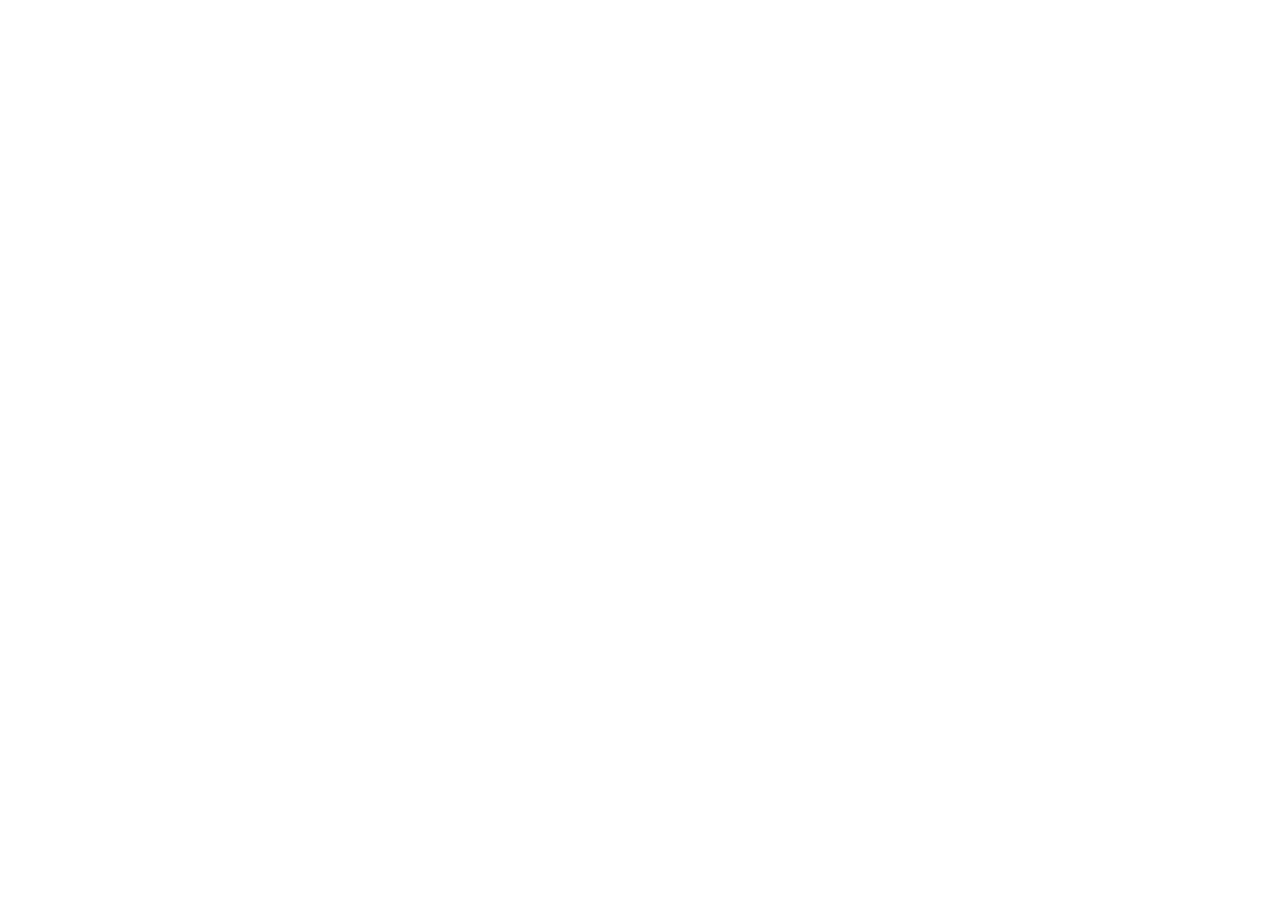
==== index.html @ 7e9caa97 "Add files via upload" ====
<!DOCTYPE html>
<html lang="tr">
<head>
  <meta charset="utf-8" />
  <meta name="viewport" content="width=device-width, initial-scale=1, viewport-fit=cover" />
  <title>Zimmet Yönetimi — IT Asset</title>
  <link rel="stylesheet" href="css/app.css" />
</head>
<body>
  <div id="root"></div>
  <script src="js/data.js"></script>
  <script src="js/app.js"></script>
</body>
</html>
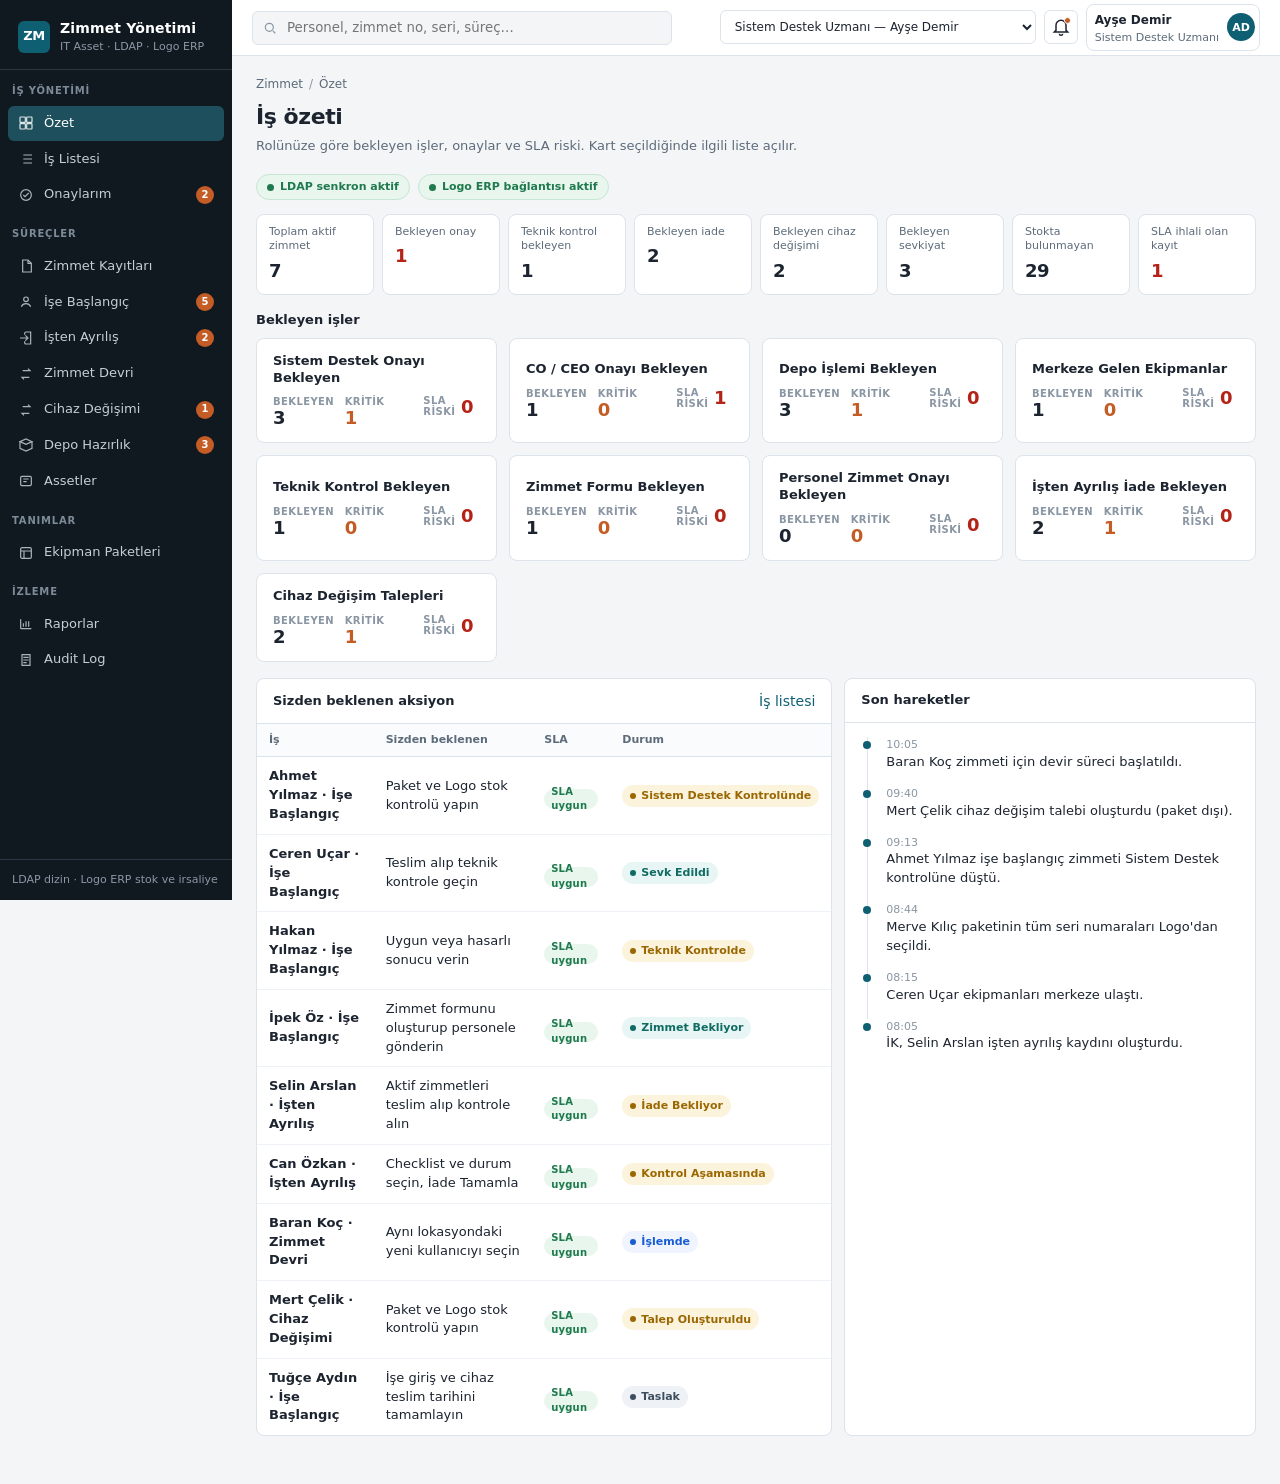
==== commit 55179d69: "Update index.html" ====
--- a/index.html
+++ b/index.html
@@ -4,11 +4,11 @@
   <meta charset="utf-8" />
   <meta name="viewport" content="width=device-width, initial-scale=1, viewport-fit=cover" />
   <title>Zimmet Yönetimi — IT Asset</title>
-  <link rel="stylesheet" href="css/app.css" />
+  <link rel="stylesheet" href="app.css" />
 </head>
 <body>
   <div id="root"></div>
-  <script src="js/data.js"></script>
-  <script src="js/app.js"></script>
+  <script src="data.js"></script>
+  <script src="app.js"></script>
 </body>
 </html>
--- a/app.css
+++ b/app.css
@@ -0,0 +1,1060 @@
+:root {
+  --navy: #101820;
+  --navy-2: #18232e;
+  --navy-3: #243140;
+  --ink: #1c2430;
+  --muted: #5d6b7a;
+  --faint: #8a96a3;
+  --line: #dce3ea;
+  --line-2: #eef2f6;
+  --paper: #f3f5f7;
+  --surface: #ffffff;
+  --primary: #0f5f73;
+  --primary-2: #147a92;
+  --primary-soft: #e6f3f6;
+  --accent: #c45c26;
+  --ok: #1f7a4d;
+  --ok-bg: #e8f6ee;
+  --warn: #9a6700;
+  --warn-bg: #fbf3dc;
+  --danger: #b42318;
+  --danger-bg: #fdecec;
+  --info: #175cd3;
+  --info-bg: #eff4ff;
+  --purple: #6941c6;
+  --purple-bg: #f4ebff;
+  --sidebar-w: 232px;
+  --header-h: 56px;
+  --radius: 8px;
+  --font: "IBM Plex Sans", "Segoe UI", system-ui, sans-serif;
+  --mono: "IBM Plex Mono", ui-monospace, monospace;
+}
+
+* { box-sizing: border-box; }
+html, body { height: 100%; }
+body {
+  margin: 0;
+  font-family: var(--font);
+  color: var(--ink);
+  background: var(--paper);
+  font-size: 14px;
+  line-height: 1.45;
+}
+
+button, input, select, textarea { font-family: inherit; }
+button { cursor: pointer; }
+a { color: var(--primary); text-decoration: none; }
+a:hover { text-decoration: underline; }
+
+.app {
+  display: grid;
+  grid-template-columns: var(--sidebar-w) 1fr;
+  min-height: 100%;
+}
+
+.sidebar {
+  background: var(--navy);
+  color: #d7dee6;
+  display: flex;
+  flex-direction: column;
+  position: sticky;
+  top: 0;
+  height: 100vh;
+  overflow: auto;
+}
+.brand {
+  padding: 18px 18px 14px;
+  border-bottom: 1px solid #2a3644;
+  display: flex;
+  gap: 10px;
+  align-items: center;
+}
+.brand-mark {
+  width: 32px; height: 32px;
+  background: var(--primary);
+  color: #fff;
+  display: grid; place-items: center;
+  border-radius: 6px;
+  font-weight: 700;
+  font-size: 13px;
+  letter-spacing: -0.04em;
+}
+.brand h1 {
+  margin: 0;
+  font-size: 14px;
+  font-weight: 600;
+  color: #fff;
+  letter-spacing: 0.01em;
+}
+.brand p { margin: 1px 0 0; font-size: 11px; color: #8b98a6; }
+
+.nav-section {
+  padding: 14px 12px 6px;
+  font-size: 10px;
+  letter-spacing: 0.08em;
+  text-transform: uppercase;
+  color: #7d8b99;
+  font-weight: 600;
+}
+.nav a {
+  display: flex;
+  align-items: center;
+  gap: 10px;
+  margin: 1px 8px;
+  padding: 8px 10px;
+  border-radius: 6px;
+  color: #c5ced7;
+  text-decoration: none;
+  font-size: 13px;
+  font-weight: 500;
+}
+.nav a svg { width: 16px; height: 16px; flex: none; opacity: 0.85; }
+.nav a:hover { background: var(--navy-3); color: #fff; text-decoration: none; }
+.nav a.active { background: #1e4f5c; color: #fff; }
+.nav a .badge-n {
+  margin-left: auto;
+  background: var(--accent);
+  color: #fff;
+  font-size: 10px;
+  min-width: 18px;
+  height: 18px;
+  border-radius: 9px;
+  display: grid; place-items: center;
+  padding: 0 5px;
+  font-weight: 600;
+}
+.nav a.active .badge-n { background: #fff; color: var(--primary); }
+
+.sidebar-foot {
+  margin-top: auto;
+  padding: 12px;
+  border-top: 1px solid #2a3644;
+  font-size: 11px;
+  color: #8b98a6;
+}
+
+.main { min-width: 0; display: flex; flex-direction: column; min-height: 100vh; }
+
+.topbar {
+  height: var(--header-h);
+  background: var(--surface);
+  border-bottom: 1px solid var(--line);
+  display: flex;
+  align-items: center;
+  gap: 12px;
+  padding: 0 20px;
+  position: sticky;
+  top: 0;
+  z-index: 20;
+}
+.search {
+  flex: 1;
+  max-width: 420px;
+  position: relative;
+}
+.search input {
+  width: 100%;
+  height: 34px;
+  border: 1px solid var(--line);
+  border-radius: 6px;
+  padding: 0 12px 0 34px;
+  background: var(--paper);
+  color: var(--ink);
+  outline: none;
+}
+.search input:focus { border-color: var(--primary); background: #fff; }
+.search svg {
+  position: absolute; left: 10px; top: 9px;
+  width: 16px; height: 16px; color: var(--faint);
+}
+.topbar-actions { margin-left: auto; display: flex; align-items: center; gap: 8px; }
+
+.role-select {
+  height: 34px;
+  border: 1px solid var(--line);
+  border-radius: 6px;
+  padding: 0 10px;
+  background: #fff;
+  color: var(--ink);
+  font-size: 12px;
+  font-weight: 500;
+}
+
+.icon-btn {
+  width: 34px; height: 34px;
+  border: 1px solid var(--line);
+  background: #fff;
+  border-radius: 6px;
+  display: grid; place-items: center;
+  position: relative;
+  color: var(--ink);
+}
+.icon-btn .dot {
+  position: absolute; top: 6px; right: 6px;
+  width: 7px; height: 7px;
+  background: var(--accent);
+  border-radius: 50%;
+  border: 1px solid #fff;
+}
+.user-chip {
+  display: flex; align-items: center; gap: 8px;
+  padding: 4px 4px 4px 8px;
+  border: 1px solid var(--line);
+  border-radius: 8px;
+  background: #fff;
+}
+.avatar {
+  width: 28px; height: 28px;
+  border-radius: 50%;
+  background: var(--primary);
+  color: #fff;
+  display: grid; place-items: center;
+  font-size: 11px; font-weight: 600;
+}
+.user-chip small { display: block; color: var(--muted); font-size: 11px; }
+.user-chip b { font-size: 12px; font-weight: 600; }
+
+.page { padding: 20px 24px 48px; max-width: 1280px; }
+
+.crumb {
+  font-size: 12px;
+  color: var(--muted);
+  margin-bottom: 8px;
+  display: flex; gap: 6px; align-items: center; flex-wrap: wrap;
+}
+.crumb a { color: var(--muted); }
+.crumb span.sep { color: var(--faint); }
+
+.page-head {
+  display: flex;
+  align-items: flex-start;
+  justify-content: space-between;
+  gap: 16px;
+  margin-bottom: 18px;
+}
+.page-head h2 { margin: 0; font-size: 22px; font-weight: 650; letter-spacing: -0.02em; }
+.page-head p.lead { margin: 4px 0 0; color: var(--muted); font-size: 13px; }
+.actions { display: flex; gap: 8px; flex-wrap: wrap; }
+
+.btn {
+  height: 34px;
+  padding: 0 12px;
+  border-radius: 6px;
+  border: 1px solid var(--line);
+  background: #fff;
+  color: var(--ink);
+  font-size: 13px;
+  font-weight: 550;
+  display: inline-flex;
+  align-items: center;
+  gap: 6px;
+}
+.btn:hover { background: var(--line-2); }
+.btn-primary { background: var(--primary); border-color: var(--primary); color: #fff; }
+.btn-primary:hover { background: var(--primary-2); }
+.btn-danger { background: var(--danger); border-color: var(--danger); color: #fff; }
+.btn-danger:hover { filter: brightness(0.95); }
+.btn-ghost { background: transparent; }
+.btn:disabled { opacity: 0.45; cursor: not-allowed; }
+.btn-sm { height: 28px; font-size: 12px; padding: 0 9px; }
+
+.kpis {
+  display: grid;
+  grid-template-columns: repeat(4, 1fr);
+  gap: 12px;
+  margin-bottom: 16px;
+}
+.kpi {
+  background: var(--surface);
+  border: 1px solid var(--line);
+  border-radius: var(--radius);
+  padding: 14px 16px;
+}
+.kpi .lbl { font-size: 12px; color: var(--muted); }
+.kpi .val { font-size: 24px; font-weight: 650; margin-top: 4px; letter-spacing: -0.03em; }
+.kpi .hint { font-size: 12px; color: var(--faint); margin-top: 4px; }
+.kpi.warn .val { color: var(--warn); }
+.kpi.danger .val { color: var(--danger); }
+.kpi.ok .val { color: var(--ok); }
+
+.grid-2 { display: grid; grid-template-columns: 1.4fr 1fr; gap: 12px; }
+.grid-2b { display: grid; grid-template-columns: 1fr 1fr; gap: 12px; }
+.grid-3 { display: grid; grid-template-columns: 1fr 1fr 1fr; gap: 12px; }
+
+.card {
+  background: var(--surface);
+  border: 1px solid var(--line);
+  border-radius: var(--radius);
+}
+.card-h {
+  padding: 12px 16px;
+  border-bottom: 1px solid var(--line);
+  display: flex; align-items: center; justify-content: space-between; gap: 8px;
+}
+.card-h h3 { margin: 0; font-size: 13px; font-weight: 650; }
+.card-b { padding: 14px 16px; }
+
+.table-wrap { overflow: auto; }
+table.data {
+  width: 100%;
+  border-collapse: collapse;
+  font-size: 13px;
+}
+table.data th {
+  text-align: left;
+  font-size: 11px;
+  font-weight: 600;
+  color: var(--muted);
+  padding: 8px 12px;
+  border-bottom: 1px solid var(--line);
+  background: #fafbfc;
+  white-space: nowrap;
+}
+table.data td {
+  padding: 10px 12px;
+  border-bottom: 1px solid var(--line-2);
+  vertical-align: middle;
+}
+table.data tr:last-child td { border-bottom: 0; }
+table.data tbody tr { cursor: pointer; }
+table.data tbody tr:hover { background: #f7fafb; }
+table.data .mono { font-family: var(--mono); font-size: 12px; }
+table.data input, table.data select {
+  height: 32px;
+  border: 1px solid var(--line);
+  border-radius: 6px;
+  padding: 0 8px;
+  width: 100%;
+  background: #fff;
+}
+
+.badge {
+  display: inline-flex;
+  align-items: center;
+  gap: 5px;
+  height: 22px;
+  padding: 0 8px;
+  border-radius: 999px;
+  font-size: 11px;
+  font-weight: 600;
+  white-space: nowrap;
+}
+.badge i {
+  width: 6px; height: 6px; border-radius: 50%; background: currentColor;
+}
+.st-stock { background: #eef2f6; color: #3d4f5f; }
+.st-reserved { background: var(--info-bg); color: var(--info); }
+.st-transfer { background: var(--purple-bg); color: var(--purple); }
+.st-ready, .st-reassign { background: #e7f6f4; color: #0f6b63; }
+.st-assigned { background: var(--ok-bg); color: var(--ok); }
+.st-returned { background: #eef2f6; color: #3d4f5f; }
+.st-maint { background: var(--warn-bg); color: var(--warn); }
+.st-retired, .st-lost { background: var(--danger-bg); color: var(--danger); }
+.st-wait { background: var(--warn-bg); color: var(--warn); }
+.st-ok { background: var(--ok-bg); color: var(--ok); }
+.st-esc { background: var(--danger-bg); color: var(--danger); }
+.st-draft { background: #eef2f6; color: #3d4f5f; }
+
+.filters {
+  display: flex; gap: 8px; flex-wrap: wrap; align-items: center;
+  margin-bottom: 12px;
+}
+.filters input, .filters select {
+  height: 34px;
+  border: 1px solid var(--line);
+  border-radius: 6px;
+  padding: 0 10px;
+  background: #fff;
+}
+.chip {
+  height: 28px;
+  padding: 0 10px;
+  border-radius: 999px;
+  border: 1px solid var(--line);
+  background: #fff;
+  font-size: 12px;
+  color: var(--muted);
+}
+.chip.on { background: var(--primary-soft); border-color: #b7d6de; color: var(--primary); font-weight: 600; }
+
+.stepper {
+  display: flex;
+  gap: 0;
+  background: var(--surface);
+  border: 1px solid var(--line);
+  border-radius: var(--radius);
+  padding: 12px 8px;
+  margin-bottom: 16px;
+  overflow: auto;
+}
+.step {
+  flex: 1;
+  min-width: 120px;
+  text-align: center;
+  position: relative;
+  padding: 0 8px;
+}
+.step:not(:last-child)::after {
+  content: "";
+  position: absolute;
+  top: 11px; left: calc(50% + 18px); right: calc(-50% + 18px);
+  height: 1px;
+  background: var(--line);
+}
+.step .n {
+  width: 22px; height: 22px; margin: 0 auto 6px;
+  border-radius: 50%;
+  background: #e8edf2;
+  color: var(--muted);
+  font-size: 11px; font-weight: 700;
+  display: grid; place-items: center;
+  position: relative; z-index: 1;
+}
+.step.done .n { background: var(--primary); color: #fff; }
+.step.now .n { background: #fff; color: var(--primary); box-shadow: 0 0 0 2px var(--primary); }
+.step .lbl { font-size: 11px; color: var(--muted); font-weight: 500; }
+.step.now .lbl { color: var(--ink); font-weight: 650; }
+.step.done .lbl { color: var(--primary); }
+
+.callout {
+  border: 1px solid var(--line);
+  border-left-width: 3px;
+  border-radius: 6px;
+  padding: 10px 12px;
+  font-size: 13px;
+  margin-bottom: 12px;
+  background: #fff;
+}
+.callout.info { border-left-color: var(--primary); background: var(--primary-soft); }
+.callout.warn { border-left-color: var(--warn); background: var(--warn-bg); }
+.callout.danger { border-left-color: var(--danger); background: var(--danger-bg); }
+.callout.ok { border-left-color: var(--ok); background: var(--ok-bg); }
+.callout b { display: block; margin-bottom: 2px; }
+
+.timeline { list-style: none; margin: 0; padding: 0; }
+.timeline li {
+  position: relative;
+  padding: 0 0 14px 18px;
+  border-left: 1px solid var(--line);
+  margin-left: 6px;
+}
+.timeline li:last-child { border-left-color: transparent; padding-bottom: 0; }
+.timeline li::before {
+  content: "";
+  width: 8px; height: 8px;
+  background: var(--primary);
+  border-radius: 50%;
+  position: absolute; left: -5px; top: 4px;
+}
+.timeline .when { font-size: 11px; color: var(--faint); }
+.timeline .what { font-size: 13px; }
+
+.form-grid {
+  display: grid;
+  grid-template-columns: 1fr 1fr;
+  gap: 12px 16px;
+}
+.form-grid .full { grid-column: 1 / -1; }
+label.fld { display: block; font-size: 12px; color: var(--muted); font-weight: 500; }
+label.fld input, label.fld select, label.fld textarea {
+  display: block;
+  width: 100%;
+  margin-top: 4px;
+  height: 34px;
+  border: 1px solid var(--line);
+  border-radius: 6px;
+  padding: 0 10px;
+  background: #fff;
+}
+label.fld textarea { height: 80px; padding: 8px 10px; resize: vertical; }
+label.fld input[readonly], label.fld .ro {
+  background: var(--paper);
+  color: var(--ink);
+}
+.serial-inp {
+  width: 100%;
+  min-width: 160px;
+  font-family: var(--mono);
+  font-size: 12px;
+  height: 32px;
+  border: 1px solid var(--line);
+  border-radius: 6px;
+  padding: 0 8px;
+  background: #fff;
+}
+.hint { font-size: 11px; color: var(--faint); margin-top: 4px; }
+.err { font-size: 12px; color: var(--danger); margin-top: 4px; }
+fieldset.grp {
+  border: 1px solid var(--line);
+  border-radius: var(--radius);
+  padding: 12px 14px 14px;
+  margin: 0 0 12px;
+  background: #fff;
+}
+fieldset.grp legend {
+  padding: 0 6px;
+  font-size: 12px;
+  font-weight: 650;
+}
+
+.pkg-item {
+  display: grid;
+  grid-template-columns: 1fr auto auto;
+  gap: 10px;
+  align-items: center;
+  padding: 10px 0;
+  border-bottom: 1px solid var(--line-2);
+}
+.pkg-item:last-child { border-bottom: 0; }
+.stock-ok { color: var(--ok); font-size: 12px; font-weight: 600; }
+.stock-low { color: var(--warn); font-size: 12px; font-weight: 600; }
+.stock-no { color: var(--danger); font-size: 12px; font-weight: 600; }
+
+.check {
+  display: flex; gap: 10px; align-items: flex-start;
+  padding: 8px 0;
+  border-bottom: 1px solid var(--line-2);
+}
+.check:last-child { border-bottom: 0; }
+.check input { margin-top: 3px; }
+.check span { font-size: 13px; }
+
+.sign-box {
+  border: 1px dashed #b7c4d0;
+  border-radius: 8px;
+  min-height: 88px;
+  width: 100%;
+  display: grid; place-items: center;
+  background: #fafcfd;
+  color: var(--muted);
+  font-size: 13px;
+  font-family: inherit;
+  cursor: pointer;
+}
+.sign-box.signed {
+  border-style: solid;
+  border-color: #9dcebb;
+  background: var(--ok-bg);
+  color: var(--ok);
+  font-family: "Segoe Script", "Brush Script MT", cursive;
+  font-size: 22px;
+}
+
+.modal-back {
+  position: fixed; inset: 0;
+  background: rgba(16, 24, 32, 0.4);
+  display: grid; place-items: center;
+  z-index: 50;
+  padding: 24px;
+}
+.modal {
+  background: #fff;
+  border-radius: 10px;
+  width: min(520px, 100%);
+  max-height: 90vh;
+  overflow: auto;
+}
+.modal.wide { width: min(720px, 100%); }
+.modal.xl { width: min(980px, 100%); }
+.pkg-item.miss {
+  background: #fdf6f6;
+  margin: 0 -16px;
+  padding: 10px 16px;
+  border-bottom: 1px solid #f0dcdc;
+}
+.tag {
+  display: inline-block;
+  font-size: 10px;
+  font-weight: 650;
+  letter-spacing: 0.02em;
+  padding: 2px 6px;
+  border-radius: 4px;
+  background: #eef2f6;
+  color: var(--muted);
+  margin-left: 6px;
+  vertical-align: middle;
+}
+.tag.extra { background: var(--warn-bg); color: var(--warn); }
+.tag.alt { background: var(--primary-soft); color: var(--primary); }
+.logo-suggest {
+  display: flex;
+  flex-wrap: wrap;
+  gap: 6px;
+  margin: 8px 0 12px;
+}
+.logo-suggest button {
+  height: 28px;
+  padding: 0 10px;
+  border-radius: 999px;
+  border: 1px solid #b7d6de;
+  background: var(--primary-soft);
+  color: var(--primary);
+  font-size: 12px;
+  font-weight: 600;
+}
+.modal-h { padding: 14px 16px; border-bottom: 1px solid var(--line); display: flex; justify-content: space-between; align-items: center; }
+.modal-h h3 { margin: 0; font-size: 15px; }
+.modal-b { padding: 16px; }
+.modal-f { padding: 12px 16px; border-top: 1px solid var(--line); display: flex; justify-content: flex-end; gap: 8px; }
+
+.drawer-back {
+  position: fixed; inset: 0;
+  background: rgba(16, 24, 32, 0.28);
+  z-index: 45;
+  display: flex; justify-content: flex-end;
+}
+.drawer {
+  width: min(400px, 100%);
+  background: #fff;
+  height: 100%;
+  overflow: auto;
+  border-left: 1px solid var(--line);
+}
+
+.toast-wrap {
+  position: fixed;
+  right: 16px; bottom: 16px;
+  display: flex; flex-direction: column; gap: 8px;
+  z-index: 80;
+}
+.toast {
+  background: var(--navy);
+  color: #fff;
+  padding: 10px 14px;
+  border-radius: 8px;
+  font-size: 13px;
+  min-width: 240px;
+  box-shadow: 0 8px 24px rgba(16,24,32,.18);
+}
+.toast.ok { background: #145a3a; }
+.toast.err { background: #8b1e16; }
+
+.notif-pop {
+  position: absolute;
+  right: 0; top: 40px;
+  width: 320px;
+  background: #fff;
+  border: 1px solid var(--line);
+  border-radius: 8px;
+  box-shadow: 0 12px 32px rgba(16,24,32,.12);
+  z-index: 30;
+}
+.notif-pop a.item {
+  display: block;
+  padding: 10px 12px;
+  border-bottom: 1px solid var(--line-2);
+  color: inherit;
+  text-decoration: none;
+}
+.notif-pop a.item:hover { background: var(--paper); }
+.notif-pop .unread { background: var(--primary-soft); }
+
+.empty {
+  padding: 36px 16px;
+  text-align: center;
+  color: var(--muted);
+}
+.empty h4 { margin: 0 0 4px; color: var(--ink); }
+
+.pager {
+  display: flex; justify-content: space-between; align-items: center;
+  padding: 10px 12px;
+  color: var(--muted);
+  font-size: 12px;
+}
+
+.split {
+  display: grid;
+  grid-template-columns: 280px 1fr;
+  gap: 12px;
+}
+.side-list button.row {
+  width: 100%;
+  text-align: left;
+  background: #fff;
+  border: 1px solid var(--line);
+  border-radius: 8px;
+  padding: 10px 12px;
+  margin-bottom: 8px;
+}
+.side-list button.row.on { border-color: var(--primary); background: var(--primary-soft); }
+
+.progress-bar {
+  height: 6px;
+  background: var(--line-2);
+  border-radius: 99px;
+  overflow: hidden;
+}
+.progress-bar span { display: block; height: 100%; background: var(--primary); }
+
+.two-col { display: grid; grid-template-columns: 1.6fr 0.9fr; gap: 12px; align-items: start; }
+
+@media (max-width: 1100px) {
+  .kpis, .grid-2, .grid-2b, .grid-3, .two-col, .split, .form-grid {
+    grid-template-columns: 1fr;
+  }
+  .app { grid-template-columns: 1fr; }
+  .sidebar { display: none; }
+}
+
+.hidden { display: none !important; }
+.mt-8 { margin-top: 8px; }
+.mt-12 { margin-top: 12px; }
+.mb-12 { margin-bottom: 12px; }
+.muted { color: var(--muted); }
+.right { text-align: right; }
+.nowrap { white-space: nowrap; }
+
+/* TO-BE zimmet module — process chrome */
+.integ-bar {
+  display: flex;
+  gap: 8px;
+  flex-wrap: wrap;
+  align-items: center;
+  margin-bottom: 14px;
+}
+.integ-pill {
+  display: inline-flex;
+  align-items: center;
+  gap: 6px;
+  height: 26px;
+  padding: 0 10px;
+  border-radius: 999px;
+  font-size: 11px;
+  font-weight: 600;
+  background: var(--ok-bg);
+  color: var(--ok);
+  border: 1px solid #c6e6d3;
+}
+.integ-pill.warn {
+  background: var(--warn-bg);
+  color: var(--warn);
+  border-color: #ead9a8;
+}
+.integ-pill i.dot {
+  width: 7px; height: 7px; border-radius: 50%;
+  background: currentColor;
+}
+.ldap-banner, .logo-banner {
+  display: flex;
+  gap: 10px;
+  align-items: flex-start;
+  padding: 10px 12px;
+  border-radius: 8px;
+  border: 1px solid #c6e6d3;
+  background: var(--ok-bg);
+  font-size: 13px;
+  margin-bottom: 12px;
+}
+.logo-banner {
+  border-color: #b7d6de;
+  background: var(--primary-soft);
+}
+.ldap-banner b, .logo-banner b { display: block; font-size: 13px; }
+.now-box {
+  display: grid;
+  grid-template-columns: repeat(4, 1fr);
+  gap: 0;
+  background: var(--surface);
+  border: 1px solid var(--line);
+  border-radius: var(--radius);
+  margin-bottom: 16px;
+  overflow: hidden;
+}
+.now-box > div {
+  padding: 12px 14px;
+  border-right: 1px solid var(--line);
+}
+.now-box > div:last-child { border-right: 0; }
+.now-box small {
+  display: block;
+  font-size: 10px;
+  letter-spacing: 0.06em;
+  text-transform: uppercase;
+  color: var(--faint);
+  font-weight: 650;
+  margin-bottom: 4px;
+}
+.now-box b { font-size: 13px; font-weight: 650; }
+.now-box span { display: block; font-size: 12px; color: var(--muted); margin-top: 2px; }
+.kpi a {
+  color: inherit;
+  text-decoration: none;
+  display: block;
+}
+.kpi a:hover { text-decoration: none; }
+.kpi.click {
+  cursor: pointer;
+  transition: border-color .12s;
+}
+.kpi.click:hover { border-color: var(--primary); }
+.person-card {
+  display: grid;
+  grid-template-columns: auto 1fr;
+  gap: 12px;
+  align-items: start;
+}
+.person-card .avatar { width: 44px; height: 44px; font-size: 14px; }
+.dl {
+  display: grid;
+  grid-template-columns: 140px 1fr;
+  gap: 6px 12px;
+  font-size: 13px;
+}
+.dl dt { color: var(--muted); }
+.dl dd { margin: 0; font-weight: 550; }
+.serial-table { max-height: 420px; }
+.serial-table table.data tbody tr { cursor: default; }
+.serial-table table.data tbody tr.picked { background: var(--primary-soft); }
+.serial-table table.data thead th { vertical-align: top; }
+.serial-table .filter-row th {
+  background: #fff;
+  padding: 6px 8px;
+  border-bottom: 1px solid var(--line);
+}
+input.col-filter {
+  width: 100%;
+  height: 30px;
+  border: 1px solid var(--line);
+  border-radius: 6px;
+  padding: 0 8px;
+  font-size: 12px;
+  background: #fff;
+  font-weight: 400;
+  color: var(--ink);
+}
+input.col-filter:focus { outline: none; border-color: var(--primary); }
+.serial-pick button.opt {
+  text-align: left;
+  border: 1px solid var(--line);
+  background: #fff;
+  border-radius: 6px;
+  padding: 10px 12px;
+  font-family: var(--mono);
+  font-size: 13px;
+}
+.serial-pick button.opt:hover, .serial-pick button.opt.on {
+  border-color: var(--primary);
+  background: var(--primary-soft);
+}
+.cond-btns { display: flex; gap: 6px; flex-wrap: wrap; }
+.cond-btns button.on-ok { background: var(--ok-bg); border-color: #9dcebb; color: var(--ok); }
+.cond-btns button.on-warn { background: var(--warn-bg); border-color: #ead9a8; color: var(--warn); }
+.cond-btns button.on-bad { background: var(--danger-bg); border-color: #f0b8b4; color: var(--danger); }
+.doc-actions { display: flex; gap: 8px; flex-wrap: wrap; }
+.sign-opts { display: grid; grid-template-columns: 1fr 1fr 1fr; gap: 10px; }
+.sign-opts button.opt-card {
+  border: 1px solid var(--line);
+  background: #fff;
+  border-radius: 8px;
+  padding: 14px 12px;
+  text-align: left;
+}
+.sign-opts button.opt-card.on, .sign-opts button.opt-card:hover {
+  border-color: var(--primary);
+  background: var(--primary-soft);
+}
+.sign-opts b { display: block; font-size: 13px; margin-bottom: 4px; }
+.sign-opts span { font-size: 12px; color: var(--muted); }
+.search-ldap {
+  position: relative;
+}
+.ldap-results {
+  border: 1px solid var(--line);
+  border-radius: 8px;
+  background: #fff;
+  max-height: 280px;
+  overflow: auto;
+  margin-top: 6px;
+}
+.ldap-results button.hit {
+  width: 100%;
+  text-align: left;
+  border: 0;
+  border-bottom: 1px solid var(--line-2);
+  background: #fff;
+  padding: 10px 12px;
+}
+.ldap-results button.hit:hover { background: var(--primary-soft); }
+.ldap-results .hit-top {
+  display: flex;
+  justify-content: space-between;
+  gap: 12px;
+  align-items: baseline;
+}
+.report-grid {
+  display: grid;
+  grid-template-columns: repeat(4, 1fr);
+  gap: 12px;
+  margin-bottom: 16px;
+}
+.report-tile {
+  background: var(--surface);
+  border: 1px solid var(--line);
+  border-radius: var(--radius);
+  padding: 14px 16px;
+  cursor: pointer;
+  text-align: left;
+  width: 100%;
+  color: inherit;
+}
+.report-tile:hover { border-color: var(--primary); }
+.report-tile .n { font-size: 22px; font-weight: 650; letter-spacing: -0.03em; }
+.report-tile .l { font-size: 12px; color: var(--muted); margin-top: 4px; }
+.page.wide { max-width: 1360px; }
+.st-ceo { background: var(--purple-bg); color: var(--purple); }
+.st-depo { background: var(--info-bg); color: var(--info); }
+.st-arrive { background: #e7f6f4; color: #0f6b63; }
+.st-cancel { background: #eef2f6; color: #5d6b7a; }
+.mini-note {
+  font-size: 12px;
+  color: var(--muted);
+  margin-top: 4px;
+}
+.empty-inline { padding: 18px; color: var(--muted); font-size: 13px; }
+
+.work-cards {
+  display: grid;
+  grid-template-columns: repeat(4, 1fr);
+  gap: 12px;
+  margin-bottom: 16px;
+}
+.work-card {
+  background: var(--surface);
+  border: 1px solid var(--line);
+  border-radius: var(--radius);
+  padding: 14px 16px;
+  cursor: pointer;
+  text-align: left;
+  width: 100%;
+  color: inherit;
+}
+.work-card:hover { border-color: var(--primary); }
+.work-card h4 {
+  margin: 0 0 10px;
+  font-size: 13px;
+  font-weight: 650;
+  line-height: 1.3;
+}
+.work-card .metrics {
+  display: grid;
+  grid-template-columns: 1fr 1fr 1fr;
+  gap: 8px;
+}
+.work-card .m { min-width: 0; }
+.work-card .m span {
+  display: block;
+  font-size: 10px;
+  letter-spacing: 0.04em;
+  text-transform: uppercase;
+  color: var(--faint);
+  font-weight: 650;
+}
+.work-card .m b { font-size: 18px; letter-spacing: -0.03em; }
+.work-card .m.crit b { color: var(--accent); }
+.work-card .m.sla b { color: var(--danger); }
+
+.kpi-strip {
+  display: grid;
+  grid-template-columns: repeat(8, 1fr);
+  gap: 8px;
+  margin-bottom: 16px;
+}
+.kpi-mini {
+  background: var(--surface);
+  border: 1px solid var(--line);
+  border-radius: var(--radius);
+  padding: 10px 12px;
+}
+.kpi-mini span { display: block; font-size: 11px; color: var(--muted); line-height: 1.3; }
+.kpi-mini b { display: block; font-size: 18px; margin-top: 4px; letter-spacing: -0.03em; }
+.kpi-mini.alert b { color: var(--danger); }
+
+.sla {
+  display: inline-flex;
+  align-items: center;
+  height: 20px;
+  padding: 0 7px;
+  border-radius: 999px;
+  font-size: 10px;
+  font-weight: 700;
+  letter-spacing: 0.02em;
+}
+.sla-ok { background: var(--ok-bg); color: var(--ok); }
+.sla-risk { background: var(--warn-bg); color: var(--warn); }
+.sla-breach { background: var(--danger-bg); color: var(--danger); }
+
+.req::after { content: " *"; color: var(--danger); }
+
+.approval-steps {
+  display: flex;
+  gap: 0;
+  margin: 8px 0 14px;
+}
+.approval-steps .as {
+  flex: 1;
+  padding: 10px 12px;
+  border: 1px solid var(--line);
+  background: #fafbfc;
+}
+.approval-steps .as:first-child { border-radius: 6px 0 0 6px; }
+.approval-steps .as:last-child { border-radius: 0 6px 6px 0; }
+.approval-steps .as.done { background: var(--ok-bg); border-color: #c6e6d3; }
+.approval-steps .as.now { background: var(--purple-bg); border-color: #d9c8f5; }
+.approval-steps .as small { display: block; font-size: 10px; color: var(--faint); text-transform: uppercase; letter-spacing: 0.05em; font-weight: 650; }
+.approval-steps .as b { font-size: 12px; }
+
+.asset-st {
+  display: inline-flex;
+  align-items: center;
+  height: 22px;
+  padding: 0 8px;
+  border-radius: 999px;
+  font-size: 11px;
+  font-weight: 600;
+  background: #eef2f6;
+  color: #3d4f5f;
+}
+.as-In.Stock, .as-stock { background: #eef2f6; color: #3d4f5f; }
+.as-Reserved { background: var(--info-bg); color: var(--info); }
+.as-In.Transfer, .as-transfer { background: var(--purple-bg); color: var(--purple); }
+.as-Ready { background: #e7f6f4; color: #0f6b63; }
+.as-Assigned { background: var(--ok-bg); color: var(--ok); }
+.as-Returned { background: #eef2f6; color: #3d4f5f; }
+.as-Maintenance { background: var(--warn-bg); color: var(--warn); }
+.as-Retired, .as-Lost, .as-Stolen { background: var(--danger-bg); color: var(--danger); }
+
+.result-pair { display: grid; grid-template-columns: 1fr 1fr; gap: 10px; }
+.result-btn {
+  border: 1px solid var(--line);
+  background: #fff;
+  border-radius: 8px;
+  padding: 14px;
+  text-align: left;
+}
+.result-btn.on-ok { border-color: #9dcebb; background: var(--ok-bg); }
+.result-btn.on-bad { border-color: #f0b8b4; background: var(--danger-bg); }
+.result-btn b { display: block; margin-bottom: 4px; }
+.result-btn span { font-size: 12px; color: var(--muted); }
+
+.toggle {
+  display: inline-flex;
+  align-items: center;
+  gap: 8px;
+  font-size: 13px;
+}
+.toggle input { width: 16px; height: 16px; }
+
+.matrix { font-size: 12px; }
+.matrix th { font-size: 10px; }
+
+@media (max-width: 1200px) {
+  .kpi-strip { grid-template-columns: repeat(4, 1fr); }
+  .work-cards { grid-template-columns: 1fr 1fr; }
+}
+@media (max-width: 1100px) {
+  .now-box, .sign-opts, .report-grid { grid-template-columns: 1fr 1fr; }
+}
+@media (max-width: 700px) {
+  .now-box, .sign-opts, .report-grid, .work-cards, .kpi-strip, .result-pair { grid-template-columns: 1fr; }
+}
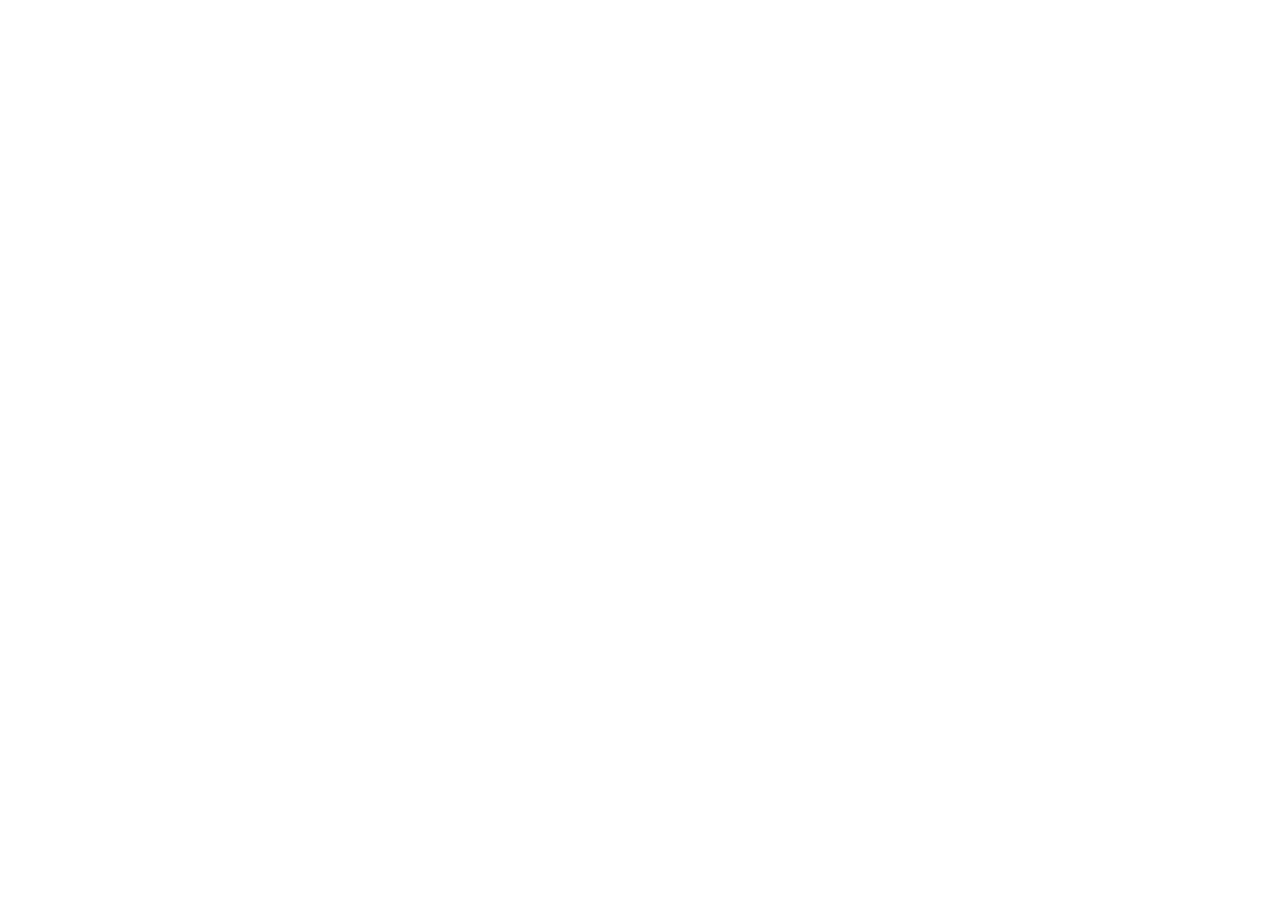
==== commit 23596a18: "Add files via upload" ====
--- a/index.html
+++ b/index.html
@@ -4,11 +4,11 @@
   <meta charset="utf-8" />
   <meta name="viewport" content="width=device-width, initial-scale=1, viewport-fit=cover" />
   <title>Zimmet Yönetimi — IT Asset</title>
-  <link rel="stylesheet" href="app.css" />
+  <link rel="stylesheet" href="css/app.css" />
 </head>
 <body>
   <div id="root"></div>
-  <script src="data.js"></script>
-  <script src="app.js"></script>
+  <script src="js/data.js"></script>
+  <script src="js/app.js"></script>
 </body>
 </html>
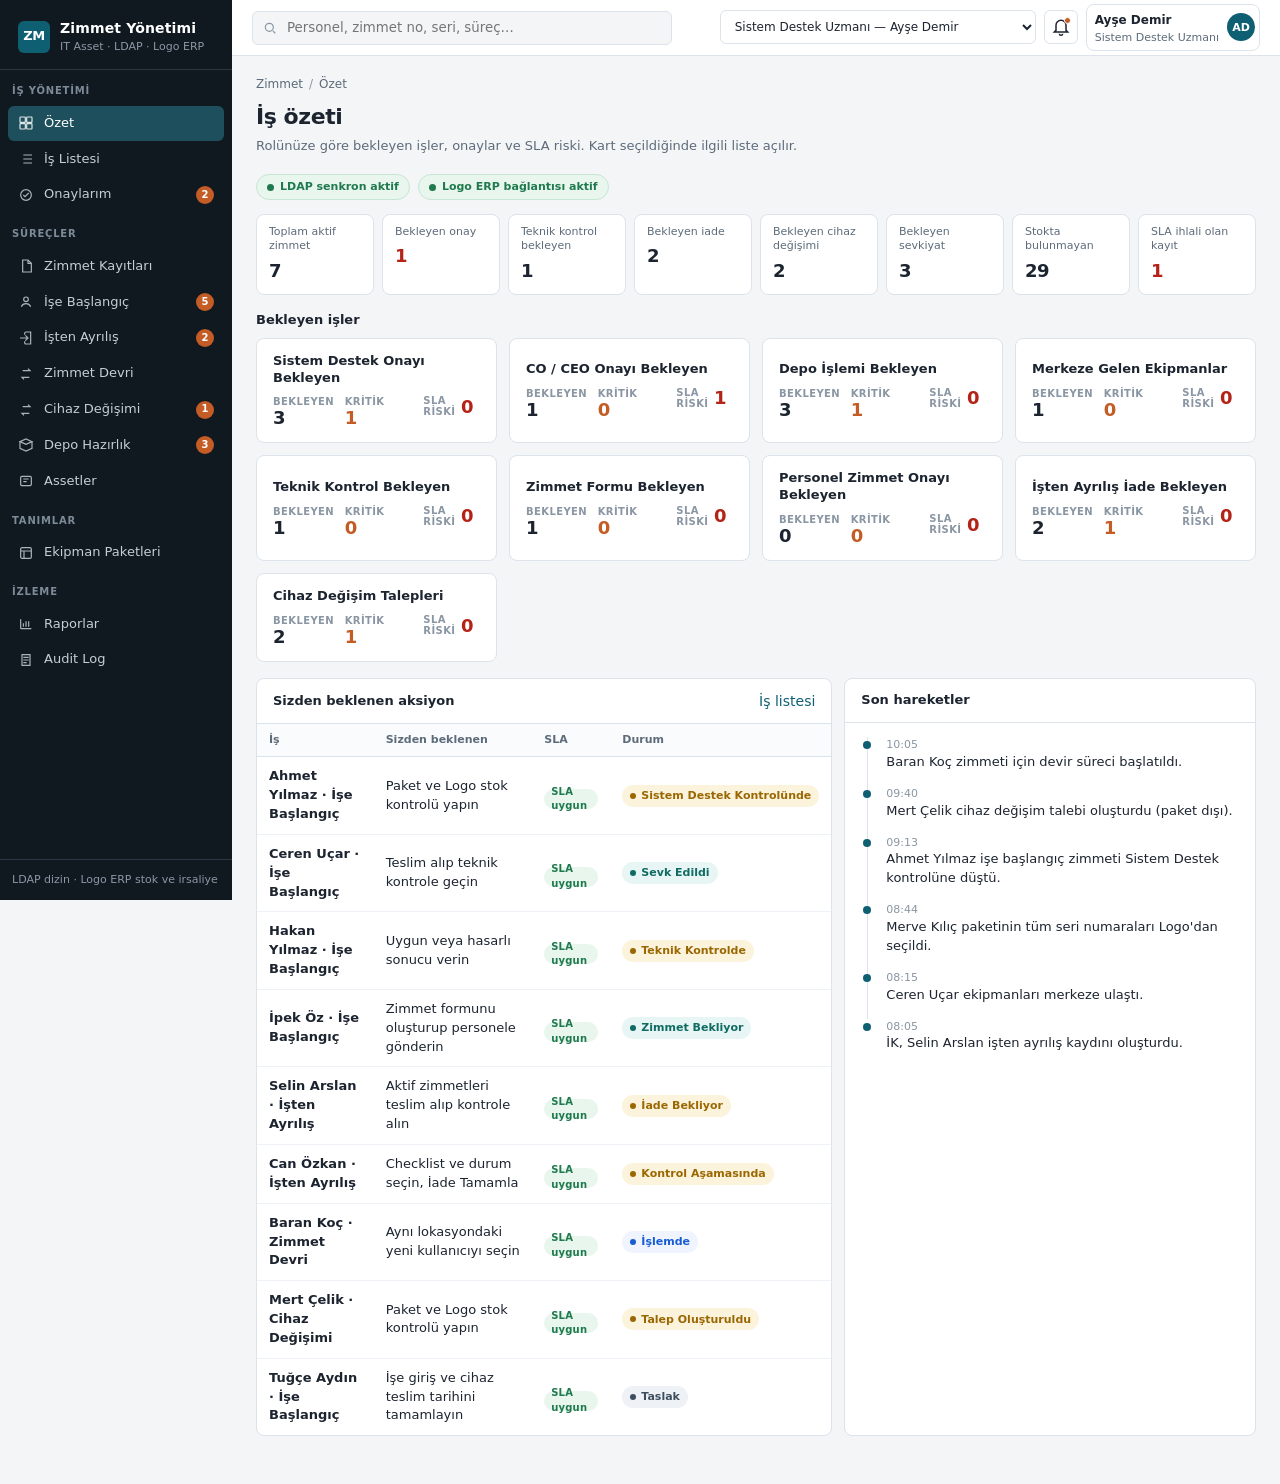
==== commit bdf9d7e9: "Update index.html" ====
--- a/index.html
+++ b/index.html
@@ -4,11 +4,11 @@
   <meta charset="utf-8" />
   <meta name="viewport" content="width=device-width, initial-scale=1, viewport-fit=cover" />
   <title>Zimmet Yönetimi — IT Asset</title>
-  <link rel="stylesheet" href="css/app.css" />
+  <link rel="stylesheet" href="app.css" />
 </head>
 <body>
   <div id="root"></div>
-  <script src="js/data.js"></script>
-  <script src="js/app.js"></script>
+  <script src="data.js"></script>
+  <script src="app.js"></script>
 </body>
 </html>
--- a/app.css
+++ b/app.css
@@ -0,0 +1,1060 @@
+:root {
+  --navy: #101820;
+  --navy-2: #18232e;
+  --navy-3: #243140;
+  --ink: #1c2430;
+  --muted: #5d6b7a;
+  --faint: #8a96a3;
+  --line: #dce3ea;
+  --line-2: #eef2f6;
+  --paper: #f3f5f7;
+  --surface: #ffffff;
+  --primary: #0f5f73;
+  --primary-2: #147a92;
+  --primary-soft: #e6f3f6;
+  --accent: #c45c26;
+  --ok: #1f7a4d;
+  --ok-bg: #e8f6ee;
+  --warn: #9a6700;
+  --warn-bg: #fbf3dc;
+  --danger: #b42318;
+  --danger-bg: #fdecec;
+  --info: #175cd3;
+  --info-bg: #eff4ff;
+  --purple: #6941c6;
+  --purple-bg: #f4ebff;
+  --sidebar-w: 232px;
+  --header-h: 56px;
+  --radius: 8px;
+  --font: "IBM Plex Sans", "Segoe UI", system-ui, sans-serif;
+  --mono: "IBM Plex Mono", ui-monospace, monospace;
+}
+
+* { box-sizing: border-box; }
+html, body { height: 100%; }
+body {
+  margin: 0;
+  font-family: var(--font);
+  color: var(--ink);
+  background: var(--paper);
+  font-size: 14px;
+  line-height: 1.45;
+}
+
+button, input, select, textarea { font-family: inherit; }
+button { cursor: pointer; }
+a { color: var(--primary); text-decoration: none; }
+a:hover { text-decoration: underline; }
+
+.app {
+  display: grid;
+  grid-template-columns: var(--sidebar-w) 1fr;
+  min-height: 100%;
+}
+
+.sidebar {
+  background: var(--navy);
+  color: #d7dee6;
+  display: flex;
+  flex-direction: column;
+  position: sticky;
+  top: 0;
+  height: 100vh;
+  overflow: auto;
+}
+.brand {
+  padding: 18px 18px 14px;
+  border-bottom: 1px solid #2a3644;
+  display: flex;
+  gap: 10px;
+  align-items: center;
+}
+.brand-mark {
+  width: 32px; height: 32px;
+  background: var(--primary);
+  color: #fff;
+  display: grid; place-items: center;
+  border-radius: 6px;
+  font-weight: 700;
+  font-size: 13px;
+  letter-spacing: -0.04em;
+}
+.brand h1 {
+  margin: 0;
+  font-size: 14px;
+  font-weight: 600;
+  color: #fff;
+  letter-spacing: 0.01em;
+}
+.brand p { margin: 1px 0 0; font-size: 11px; color: #8b98a6; }
+
+.nav-section {
+  padding: 14px 12px 6px;
+  font-size: 10px;
+  letter-spacing: 0.08em;
+  text-transform: uppercase;
+  color: #7d8b99;
+  font-weight: 600;
+}
+.nav a {
+  display: flex;
+  align-items: center;
+  gap: 10px;
+  margin: 1px 8px;
+  padding: 8px 10px;
+  border-radius: 6px;
+  color: #c5ced7;
+  text-decoration: none;
+  font-size: 13px;
+  font-weight: 500;
+}
+.nav a svg { width: 16px; height: 16px; flex: none; opacity: 0.85; }
+.nav a:hover { background: var(--navy-3); color: #fff; text-decoration: none; }
+.nav a.active { background: #1e4f5c; color: #fff; }
+.nav a .badge-n {
+  margin-left: auto;
+  background: var(--accent);
+  color: #fff;
+  font-size: 10px;
+  min-width: 18px;
+  height: 18px;
+  border-radius: 9px;
+  display: grid; place-items: center;
+  padding: 0 5px;
+  font-weight: 600;
+}
+.nav a.active .badge-n { background: #fff; color: var(--primary); }
+
+.sidebar-foot {
+  margin-top: auto;
+  padding: 12px;
+  border-top: 1px solid #2a3644;
+  font-size: 11px;
+  color: #8b98a6;
+}
+
+.main { min-width: 0; display: flex; flex-direction: column; min-height: 100vh; }
+
+.topbar {
+  height: var(--header-h);
+  background: var(--surface);
+  border-bottom: 1px solid var(--line);
+  display: flex;
+  align-items: center;
+  gap: 12px;
+  padding: 0 20px;
+  position: sticky;
+  top: 0;
+  z-index: 20;
+}
+.search {
+  flex: 1;
+  max-width: 420px;
+  position: relative;
+}
+.search input {
+  width: 100%;
+  height: 34px;
+  border: 1px solid var(--line);
+  border-radius: 6px;
+  padding: 0 12px 0 34px;
+  background: var(--paper);
+  color: var(--ink);
+  outline: none;
+}
+.search input:focus { border-color: var(--primary); background: #fff; }
+.search svg {
+  position: absolute; left: 10px; top: 9px;
+  width: 16px; height: 16px; color: var(--faint);
+}
+.topbar-actions { margin-left: auto; display: flex; align-items: center; gap: 8px; }
+
+.role-select {
+  height: 34px;
+  border: 1px solid var(--line);
+  border-radius: 6px;
+  padding: 0 10px;
+  background: #fff;
+  color: var(--ink);
+  font-size: 12px;
+  font-weight: 500;
+}
+
+.icon-btn {
+  width: 34px; height: 34px;
+  border: 1px solid var(--line);
+  background: #fff;
+  border-radius: 6px;
+  display: grid; place-items: center;
+  position: relative;
+  color: var(--ink);
+}
+.icon-btn .dot {
+  position: absolute; top: 6px; right: 6px;
+  width: 7px; height: 7px;
+  background: var(--accent);
+  border-radius: 50%;
+  border: 1px solid #fff;
+}
+.user-chip {
+  display: flex; align-items: center; gap: 8px;
+  padding: 4px 4px 4px 8px;
+  border: 1px solid var(--line);
+  border-radius: 8px;
+  background: #fff;
+}
+.avatar {
+  width: 28px; height: 28px;
+  border-radius: 50%;
+  background: var(--primary);
+  color: #fff;
+  display: grid; place-items: center;
+  font-size: 11px; font-weight: 600;
+}
+.user-chip small { display: block; color: var(--muted); font-size: 11px; }
+.user-chip b { font-size: 12px; font-weight: 600; }
+
+.page { padding: 20px 24px 48px; max-width: 1280px; }
+
+.crumb {
+  font-size: 12px;
+  color: var(--muted);
+  margin-bottom: 8px;
+  display: flex; gap: 6px; align-items: center; flex-wrap: wrap;
+}
+.crumb a { color: var(--muted); }
+.crumb span.sep { color: var(--faint); }
+
+.page-head {
+  display: flex;
+  align-items: flex-start;
+  justify-content: space-between;
+  gap: 16px;
+  margin-bottom: 18px;
+}
+.page-head h2 { margin: 0; font-size: 22px; font-weight: 650; letter-spacing: -0.02em; }
+.page-head p.lead { margin: 4px 0 0; color: var(--muted); font-size: 13px; }
+.actions { display: flex; gap: 8px; flex-wrap: wrap; }
+
+.btn {
+  height: 34px;
+  padding: 0 12px;
+  border-radius: 6px;
+  border: 1px solid var(--line);
+  background: #fff;
+  color: var(--ink);
+  font-size: 13px;
+  font-weight: 550;
+  display: inline-flex;
+  align-items: center;
+  gap: 6px;
+}
+.btn:hover { background: var(--line-2); }
+.btn-primary { background: var(--primary); border-color: var(--primary); color: #fff; }
+.btn-primary:hover { background: var(--primary-2); }
+.btn-danger { background: var(--danger); border-color: var(--danger); color: #fff; }
+.btn-danger:hover { filter: brightness(0.95); }
+.btn-ghost { background: transparent; }
+.btn:disabled { opacity: 0.45; cursor: not-allowed; }
+.btn-sm { height: 28px; font-size: 12px; padding: 0 9px; }
+
+.kpis {
+  display: grid;
+  grid-template-columns: repeat(4, 1fr);
+  gap: 12px;
+  margin-bottom: 16px;
+}
+.kpi {
+  background: var(--surface);
+  border: 1px solid var(--line);
+  border-radius: var(--radius);
+  padding: 14px 16px;
+}
+.kpi .lbl { font-size: 12px; color: var(--muted); }
+.kpi .val { font-size: 24px; font-weight: 650; margin-top: 4px; letter-spacing: -0.03em; }
+.kpi .hint { font-size: 12px; color: var(--faint); margin-top: 4px; }
+.kpi.warn .val { color: var(--warn); }
+.kpi.danger .val { color: var(--danger); }
+.kpi.ok .val { color: var(--ok); }
+
+.grid-2 { display: grid; grid-template-columns: 1.4fr 1fr; gap: 12px; }
+.grid-2b { display: grid; grid-template-columns: 1fr 1fr; gap: 12px; }
+.grid-3 { display: grid; grid-template-columns: 1fr 1fr 1fr; gap: 12px; }
+
+.card {
+  background: var(--surface);
+  border: 1px solid var(--line);
+  border-radius: var(--radius);
+}
+.card-h {
+  padding: 12px 16px;
+  border-bottom: 1px solid var(--line);
+  display: flex; align-items: center; justify-content: space-between; gap: 8px;
+}
+.card-h h3 { margin: 0; font-size: 13px; font-weight: 650; }
+.card-b { padding: 14px 16px; }
+
+.table-wrap { overflow: auto; }
+table.data {
+  width: 100%;
+  border-collapse: collapse;
+  font-size: 13px;
+}
+table.data th {
+  text-align: left;
+  font-size: 11px;
+  font-weight: 600;
+  color: var(--muted);
+  padding: 8px 12px;
+  border-bottom: 1px solid var(--line);
+  background: #fafbfc;
+  white-space: nowrap;
+}
+table.data td {
+  padding: 10px 12px;
+  border-bottom: 1px solid var(--line-2);
+  vertical-align: middle;
+}
+table.data tr:last-child td { border-bottom: 0; }
+table.data tbody tr { cursor: pointer; }
+table.data tbody tr:hover { background: #f7fafb; }
+table.data .mono { font-family: var(--mono); font-size: 12px; }
+table.data input, table.data select {
+  height: 32px;
+  border: 1px solid var(--line);
+  border-radius: 6px;
+  padding: 0 8px;
+  width: 100%;
+  background: #fff;
+}
+
+.badge {
+  display: inline-flex;
+  align-items: center;
+  gap: 5px;
+  height: 22px;
+  padding: 0 8px;
+  border-radius: 999px;
+  font-size: 11px;
+  font-weight: 600;
+  white-space: nowrap;
+}
+.badge i {
+  width: 6px; height: 6px; border-radius: 50%; background: currentColor;
+}
+.st-stock { background: #eef2f6; color: #3d4f5f; }
+.st-reserved { background: var(--info-bg); color: var(--info); }
+.st-transfer { background: var(--purple-bg); color: var(--purple); }
+.st-ready, .st-reassign { background: #e7f6f4; color: #0f6b63; }
+.st-assigned { background: var(--ok-bg); color: var(--ok); }
+.st-returned { background: #eef2f6; color: #3d4f5f; }
+.st-maint { background: var(--warn-bg); color: var(--warn); }
+.st-retired, .st-lost { background: var(--danger-bg); color: var(--danger); }
+.st-wait { background: var(--warn-bg); color: var(--warn); }
+.st-ok { background: var(--ok-bg); color: var(--ok); }
+.st-esc { background: var(--danger-bg); color: var(--danger); }
+.st-draft { background: #eef2f6; color: #3d4f5f; }
+
+.filters {
+  display: flex; gap: 8px; flex-wrap: wrap; align-items: center;
+  margin-bottom: 12px;
+}
+.filters input, .filters select {
+  height: 34px;
+  border: 1px solid var(--line);
+  border-radius: 6px;
+  padding: 0 10px;
+  background: #fff;
+}
+.chip {
+  height: 28px;
+  padding: 0 10px;
+  border-radius: 999px;
+  border: 1px solid var(--line);
+  background: #fff;
+  font-size: 12px;
+  color: var(--muted);
+}
+.chip.on { background: var(--primary-soft); border-color: #b7d6de; color: var(--primary); font-weight: 600; }
+
+.stepper {
+  display: flex;
+  gap: 0;
+  background: var(--surface);
+  border: 1px solid var(--line);
+  border-radius: var(--radius);
+  padding: 12px 8px;
+  margin-bottom: 16px;
+  overflow: auto;
+}
+.step {
+  flex: 1;
+  min-width: 120px;
+  text-align: center;
+  position: relative;
+  padding: 0 8px;
+}
+.step:not(:last-child)::after {
+  content: "";
+  position: absolute;
+  top: 11px; left: calc(50% + 18px); right: calc(-50% + 18px);
+  height: 1px;
+  background: var(--line);
+}
+.step .n {
+  width: 22px; height: 22px; margin: 0 auto 6px;
+  border-radius: 50%;
+  background: #e8edf2;
+  color: var(--muted);
+  font-size: 11px; font-weight: 700;
+  display: grid; place-items: center;
+  position: relative; z-index: 1;
+}
+.step.done .n { background: var(--primary); color: #fff; }
+.step.now .n { background: #fff; color: var(--primary); box-shadow: 0 0 0 2px var(--primary); }
+.step .lbl { font-size: 11px; color: var(--muted); font-weight: 500; }
+.step.now .lbl { color: var(--ink); font-weight: 650; }
+.step.done .lbl { color: var(--primary); }
+
+.callout {
+  border: 1px solid var(--line);
+  border-left-width: 3px;
+  border-radius: 6px;
+  padding: 10px 12px;
+  font-size: 13px;
+  margin-bottom: 12px;
+  background: #fff;
+}
+.callout.info { border-left-color: var(--primary); background: var(--primary-soft); }
+.callout.warn { border-left-color: var(--warn); background: var(--warn-bg); }
+.callout.danger { border-left-color: var(--danger); background: var(--danger-bg); }
+.callout.ok { border-left-color: var(--ok); background: var(--ok-bg); }
+.callout b { display: block; margin-bottom: 2px; }
+
+.timeline { list-style: none; margin: 0; padding: 0; }
+.timeline li {
+  position: relative;
+  padding: 0 0 14px 18px;
+  border-left: 1px solid var(--line);
+  margin-left: 6px;
+}
+.timeline li:last-child { border-left-color: transparent; padding-bottom: 0; }
+.timeline li::before {
+  content: "";
+  width: 8px; height: 8px;
+  background: var(--primary);
+  border-radius: 50%;
+  position: absolute; left: -5px; top: 4px;
+}
+.timeline .when { font-size: 11px; color: var(--faint); }
+.timeline .what { font-size: 13px; }
+
+.form-grid {
+  display: grid;
+  grid-template-columns: 1fr 1fr;
+  gap: 12px 16px;
+}
+.form-grid .full { grid-column: 1 / -1; }
+label.fld { display: block; font-size: 12px; color: var(--muted); font-weight: 500; }
+label.fld input, label.fld select, label.fld textarea {
+  display: block;
+  width: 100%;
+  margin-top: 4px;
+  height: 34px;
+  border: 1px solid var(--line);
+  border-radius: 6px;
+  padding: 0 10px;
+  background: #fff;
+}
+label.fld textarea { height: 80px; padding: 8px 10px; resize: vertical; }
+label.fld input[readonly], label.fld .ro {
+  background: var(--paper);
+  color: var(--ink);
+}
+.serial-inp {
+  width: 100%;
+  min-width: 160px;
+  font-family: var(--mono);
+  font-size: 12px;
+  height: 32px;
+  border: 1px solid var(--line);
+  border-radius: 6px;
+  padding: 0 8px;
+  background: #fff;
+}
+.hint { font-size: 11px; color: var(--faint); margin-top: 4px; }
+.err { font-size: 12px; color: var(--danger); margin-top: 4px; }
+fieldset.grp {
+  border: 1px solid var(--line);
+  border-radius: var(--radius);
+  padding: 12px 14px 14px;
+  margin: 0 0 12px;
+  background: #fff;
+}
+fieldset.grp legend {
+  padding: 0 6px;
+  font-size: 12px;
+  font-weight: 650;
+}
+
+.pkg-item {
+  display: grid;
+  grid-template-columns: 1fr auto auto;
+  gap: 10px;
+  align-items: center;
+  padding: 10px 0;
+  border-bottom: 1px solid var(--line-2);
+}
+.pkg-item:last-child { border-bottom: 0; }
+.stock-ok { color: var(--ok); font-size: 12px; font-weight: 600; }
+.stock-low { color: var(--warn); font-size: 12px; font-weight: 600; }
+.stock-no { color: var(--danger); font-size: 12px; font-weight: 600; }
+
+.check {
+  display: flex; gap: 10px; align-items: flex-start;
+  padding: 8px 0;
+  border-bottom: 1px solid var(--line-2);
+}
+.check:last-child { border-bottom: 0; }
+.check input { margin-top: 3px; }
+.check span { font-size: 13px; }
+
+.sign-box {
+  border: 1px dashed #b7c4d0;
+  border-radius: 8px;
+  min-height: 88px;
+  width: 100%;
+  display: grid; place-items: center;
+  background: #fafcfd;
+  color: var(--muted);
+  font-size: 13px;
+  font-family: inherit;
+  cursor: pointer;
+}
+.sign-box.signed {
+  border-style: solid;
+  border-color: #9dcebb;
+  background: var(--ok-bg);
+  color: var(--ok);
+  font-family: "Segoe Script", "Brush Script MT", cursive;
+  font-size: 22px;
+}
+
+.modal-back {
+  position: fixed; inset: 0;
+  background: rgba(16, 24, 32, 0.4);
+  display: grid; place-items: center;
+  z-index: 50;
+  padding: 24px;
+}
+.modal {
+  background: #fff;
+  border-radius: 10px;
+  width: min(520px, 100%);
+  max-height: 90vh;
+  overflow: auto;
+}
+.modal.wide { width: min(720px, 100%); }
+.modal.xl { width: min(980px, 100%); }
+.pkg-item.miss {
+  background: #fdf6f6;
+  margin: 0 -16px;
+  padding: 10px 16px;
+  border-bottom: 1px solid #f0dcdc;
+}
+.tag {
+  display: inline-block;
+  font-size: 10px;
+  font-weight: 650;
+  letter-spacing: 0.02em;
+  padding: 2px 6px;
+  border-radius: 4px;
+  background: #eef2f6;
+  color: var(--muted);
+  margin-left: 6px;
+  vertical-align: middle;
+}
+.tag.extra { background: var(--warn-bg); color: var(--warn); }
+.tag.alt { background: var(--primary-soft); color: var(--primary); }
+.logo-suggest {
+  display: flex;
+  flex-wrap: wrap;
+  gap: 6px;
+  margin: 8px 0 12px;
+}
+.logo-suggest button {
+  height: 28px;
+  padding: 0 10px;
+  border-radius: 999px;
+  border: 1px solid #b7d6de;
+  background: var(--primary-soft);
+  color: var(--primary);
+  font-size: 12px;
+  font-weight: 600;
+}
+.modal-h { padding: 14px 16px; border-bottom: 1px solid var(--line); display: flex; justify-content: space-between; align-items: center; }
+.modal-h h3 { margin: 0; font-size: 15px; }
+.modal-b { padding: 16px; }
+.modal-f { padding: 12px 16px; border-top: 1px solid var(--line); display: flex; justify-content: flex-end; gap: 8px; }
+
+.drawer-back {
+  position: fixed; inset: 0;
+  background: rgba(16, 24, 32, 0.28);
+  z-index: 45;
+  display: flex; justify-content: flex-end;
+}
+.drawer {
+  width: min(400px, 100%);
+  background: #fff;
+  height: 100%;
+  overflow: auto;
+  border-left: 1px solid var(--line);
+}
+
+.toast-wrap {
+  position: fixed;
+  right: 16px; bottom: 16px;
+  display: flex; flex-direction: column; gap: 8px;
+  z-index: 80;
+}
+.toast {
+  background: var(--navy);
+  color: #fff;
+  padding: 10px 14px;
+  border-radius: 8px;
+  font-size: 13px;
+  min-width: 240px;
+  box-shadow: 0 8px 24px rgba(16,24,32,.18);
+}
+.toast.ok { background: #145a3a; }
+.toast.err { background: #8b1e16; }
+
+.notif-pop {
+  position: absolute;
+  right: 0; top: 40px;
+  width: 320px;
+  background: #fff;
+  border: 1px solid var(--line);
+  border-radius: 8px;
+  box-shadow: 0 12px 32px rgba(16,24,32,.12);
+  z-index: 30;
+}
+.notif-pop a.item {
+  display: block;
+  padding: 10px 12px;
+  border-bottom: 1px solid var(--line-2);
+  color: inherit;
+  text-decoration: none;
+}
+.notif-pop a.item:hover { background: var(--paper); }
+.notif-pop .unread { background: var(--primary-soft); }
+
+.empty {
+  padding: 36px 16px;
+  text-align: center;
+  color: var(--muted);
+}
+.empty h4 { margin: 0 0 4px; color: var(--ink); }
+
+.pager {
+  display: flex; justify-content: space-between; align-items: center;
+  padding: 10px 12px;
+  color: var(--muted);
+  font-size: 12px;
+}
+
+.split {
+  display: grid;
+  grid-template-columns: 280px 1fr;
+  gap: 12px;
+}
+.side-list button.row {
+  width: 100%;
+  text-align: left;
+  background: #fff;
+  border: 1px solid var(--line);
+  border-radius: 8px;
+  padding: 10px 12px;
+  margin-bottom: 8px;
+}
+.side-list button.row.on { border-color: var(--primary); background: var(--primary-soft); }
+
+.progress-bar {
+  height: 6px;
+  background: var(--line-2);
+  border-radius: 99px;
+  overflow: hidden;
+}
+.progress-bar span { display: block; height: 100%; background: var(--primary); }
+
+.two-col { display: grid; grid-template-columns: 1.6fr 0.9fr; gap: 12px; align-items: start; }
+
+@media (max-width: 1100px) {
+  .kpis, .grid-2, .grid-2b, .grid-3, .two-col, .split, .form-grid {
+    grid-template-columns: 1fr;
+  }
+  .app { grid-template-columns: 1fr; }
+  .sidebar { display: none; }
+}
+
+.hidden { display: none !important; }
+.mt-8 { margin-top: 8px; }
+.mt-12 { margin-top: 12px; }
+.mb-12 { margin-bottom: 12px; }
+.muted { color: var(--muted); }
+.right { text-align: right; }
+.nowrap { white-space: nowrap; }
+
+/* TO-BE zimmet module — process chrome */
+.integ-bar {
+  display: flex;
+  gap: 8px;
+  flex-wrap: wrap;
+  align-items: center;
+  margin-bottom: 14px;
+}
+.integ-pill {
+  display: inline-flex;
+  align-items: center;
+  gap: 6px;
+  height: 26px;
+  padding: 0 10px;
+  border-radius: 999px;
+  font-size: 11px;
+  font-weight: 600;
+  background: var(--ok-bg);
+  color: var(--ok);
+  border: 1px solid #c6e6d3;
+}
+.integ-pill.warn {
+  background: var(--warn-bg);
+  color: var(--warn);
+  border-color: #ead9a8;
+}
+.integ-pill i.dot {
+  width: 7px; height: 7px; border-radius: 50%;
+  background: currentColor;
+}
+.ldap-banner, .logo-banner {
+  display: flex;
+  gap: 10px;
+  align-items: flex-start;
+  padding: 10px 12px;
+  border-radius: 8px;
+  border: 1px solid #c6e6d3;
+  background: var(--ok-bg);
+  font-size: 13px;
+  margin-bottom: 12px;
+}
+.logo-banner {
+  border-color: #b7d6de;
+  background: var(--primary-soft);
+}
+.ldap-banner b, .logo-banner b { display: block; font-size: 13px; }
+.now-box {
+  display: grid;
+  grid-template-columns: repeat(4, 1fr);
+  gap: 0;
+  background: var(--surface);
+  border: 1px solid var(--line);
+  border-radius: var(--radius);
+  margin-bottom: 16px;
+  overflow: hidden;
+}
+.now-box > div {
+  padding: 12px 14px;
+  border-right: 1px solid var(--line);
+}
+.now-box > div:last-child { border-right: 0; }
+.now-box small {
+  display: block;
+  font-size: 10px;
+  letter-spacing: 0.06em;
+  text-transform: uppercase;
+  color: var(--faint);
+  font-weight: 650;
+  margin-bottom: 4px;
+}
+.now-box b { font-size: 13px; font-weight: 650; }
+.now-box span { display: block; font-size: 12px; color: var(--muted); margin-top: 2px; }
+.kpi a {
+  color: inherit;
+  text-decoration: none;
+  display: block;
+}
+.kpi a:hover { text-decoration: none; }
+.kpi.click {
+  cursor: pointer;
+  transition: border-color .12s;
+}
+.kpi.click:hover { border-color: var(--primary); }
+.person-card {
+  display: grid;
+  grid-template-columns: auto 1fr;
+  gap: 12px;
+  align-items: start;
+}
+.person-card .avatar { width: 44px; height: 44px; font-size: 14px; }
+.dl {
+  display: grid;
+  grid-template-columns: 140px 1fr;
+  gap: 6px 12px;
+  font-size: 13px;
+}
+.dl dt { color: var(--muted); }
+.dl dd { margin: 0; font-weight: 550; }
+.serial-table { max-height: 420px; }
+.serial-table table.data tbody tr { cursor: default; }
+.serial-table table.data tbody tr.picked { background: var(--primary-soft); }
+.serial-table table.data thead th { vertical-align: top; }
+.serial-table .filter-row th {
+  background: #fff;
+  padding: 6px 8px;
+  border-bottom: 1px solid var(--line);
+}
+input.col-filter {
+  width: 100%;
+  height: 30px;
+  border: 1px solid var(--line);
+  border-radius: 6px;
+  padding: 0 8px;
+  font-size: 12px;
+  background: #fff;
+  font-weight: 400;
+  color: var(--ink);
+}
+input.col-filter:focus { outline: none; border-color: var(--primary); }
+.serial-pick button.opt {
+  text-align: left;
+  border: 1px solid var(--line);
+  background: #fff;
+  border-radius: 6px;
+  padding: 10px 12px;
+  font-family: var(--mono);
+  font-size: 13px;
+}
+.serial-pick button.opt:hover, .serial-pick button.opt.on {
+  border-color: var(--primary);
+  background: var(--primary-soft);
+}
+.cond-btns { display: flex; gap: 6px; flex-wrap: wrap; }
+.cond-btns button.on-ok { background: var(--ok-bg); border-color: #9dcebb; color: var(--ok); }
+.cond-btns button.on-warn { background: var(--warn-bg); border-color: #ead9a8; color: var(--warn); }
+.cond-btns button.on-bad { background: var(--danger-bg); border-color: #f0b8b4; color: var(--danger); }
+.doc-actions { display: flex; gap: 8px; flex-wrap: wrap; }
+.sign-opts { display: grid; grid-template-columns: 1fr 1fr 1fr; gap: 10px; }
+.sign-opts button.opt-card {
+  border: 1px solid var(--line);
+  background: #fff;
+  border-radius: 8px;
+  padding: 14px 12px;
+  text-align: left;
+}
+.sign-opts button.opt-card.on, .sign-opts button.opt-card:hover {
+  border-color: var(--primary);
+  background: var(--primary-soft);
+}
+.sign-opts b { display: block; font-size: 13px; margin-bottom: 4px; }
+.sign-opts span { font-size: 12px; color: var(--muted); }
+.search-ldap {
+  position: relative;
+}
+.ldap-results {
+  border: 1px solid var(--line);
+  border-radius: 8px;
+  background: #fff;
+  max-height: 280px;
+  overflow: auto;
+  margin-top: 6px;
+}
+.ldap-results button.hit {
+  width: 100%;
+  text-align: left;
+  border: 0;
+  border-bottom: 1px solid var(--line-2);
+  background: #fff;
+  padding: 10px 12px;
+}
+.ldap-results button.hit:hover { background: var(--primary-soft); }
+.ldap-results .hit-top {
+  display: flex;
+  justify-content: space-between;
+  gap: 12px;
+  align-items: baseline;
+}
+.report-grid {
+  display: grid;
+  grid-template-columns: repeat(4, 1fr);
+  gap: 12px;
+  margin-bottom: 16px;
+}
+.report-tile {
+  background: var(--surface);
+  border: 1px solid var(--line);
+  border-radius: var(--radius);
+  padding: 14px 16px;
+  cursor: pointer;
+  text-align: left;
+  width: 100%;
+  color: inherit;
+}
+.report-tile:hover { border-color: var(--primary); }
+.report-tile .n { font-size: 22px; font-weight: 650; letter-spacing: -0.03em; }
+.report-tile .l { font-size: 12px; color: var(--muted); margin-top: 4px; }
+.page.wide { max-width: 1360px; }
+.st-ceo { background: var(--purple-bg); color: var(--purple); }
+.st-depo { background: var(--info-bg); color: var(--info); }
+.st-arrive { background: #e7f6f4; color: #0f6b63; }
+.st-cancel { background: #eef2f6; color: #5d6b7a; }
+.mini-note {
+  font-size: 12px;
+  color: var(--muted);
+  margin-top: 4px;
+}
+.empty-inline { padding: 18px; color: var(--muted); font-size: 13px; }
+
+.work-cards {
+  display: grid;
+  grid-template-columns: repeat(4, 1fr);
+  gap: 12px;
+  margin-bottom: 16px;
+}
+.work-card {
+  background: var(--surface);
+  border: 1px solid var(--line);
+  border-radius: var(--radius);
+  padding: 14px 16px;
+  cursor: pointer;
+  text-align: left;
+  width: 100%;
+  color: inherit;
+}
+.work-card:hover { border-color: var(--primary); }
+.work-card h4 {
+  margin: 0 0 10px;
+  font-size: 13px;
+  font-weight: 650;
+  line-height: 1.3;
+}
+.work-card .metrics {
+  display: grid;
+  grid-template-columns: 1fr 1fr 1fr;
+  gap: 8px;
+}
+.work-card .m { min-width: 0; }
+.work-card .m span {
+  display: block;
+  font-size: 10px;
+  letter-spacing: 0.04em;
+  text-transform: uppercase;
+  color: var(--faint);
+  font-weight: 650;
+}
+.work-card .m b { font-size: 18px; letter-spacing: -0.03em; }
+.work-card .m.crit b { color: var(--accent); }
+.work-card .m.sla b { color: var(--danger); }
+
+.kpi-strip {
+  display: grid;
+  grid-template-columns: repeat(8, 1fr);
+  gap: 8px;
+  margin-bottom: 16px;
+}
+.kpi-mini {
+  background: var(--surface);
+  border: 1px solid var(--line);
+  border-radius: var(--radius);
+  padding: 10px 12px;
+}
+.kpi-mini span { display: block; font-size: 11px; color: var(--muted); line-height: 1.3; }
+.kpi-mini b { display: block; font-size: 18px; margin-top: 4px; letter-spacing: -0.03em; }
+.kpi-mini.alert b { color: var(--danger); }
+
+.sla {
+  display: inline-flex;
+  align-items: center;
+  height: 20px;
+  padding: 0 7px;
+  border-radius: 999px;
+  font-size: 10px;
+  font-weight: 700;
+  letter-spacing: 0.02em;
+}
+.sla-ok { background: var(--ok-bg); color: var(--ok); }
+.sla-risk { background: var(--warn-bg); color: var(--warn); }
+.sla-breach { background: var(--danger-bg); color: var(--danger); }
+
+.req::after { content: " *"; color: var(--danger); }
+
+.approval-steps {
+  display: flex;
+  gap: 0;
+  margin: 8px 0 14px;
+}
+.approval-steps .as {
+  flex: 1;
+  padding: 10px 12px;
+  border: 1px solid var(--line);
+  background: #fafbfc;
+}
+.approval-steps .as:first-child { border-radius: 6px 0 0 6px; }
+.approval-steps .as:last-child { border-radius: 0 6px 6px 0; }
+.approval-steps .as.done { background: var(--ok-bg); border-color: #c6e6d3; }
+.approval-steps .as.now { background: var(--purple-bg); border-color: #d9c8f5; }
+.approval-steps .as small { display: block; font-size: 10px; color: var(--faint); text-transform: uppercase; letter-spacing: 0.05em; font-weight: 650; }
+.approval-steps .as b { font-size: 12px; }
+
+.asset-st {
+  display: inline-flex;
+  align-items: center;
+  height: 22px;
+  padding: 0 8px;
+  border-radius: 999px;
+  font-size: 11px;
+  font-weight: 600;
+  background: #eef2f6;
+  color: #3d4f5f;
+}
+.as-In.Stock, .as-stock { background: #eef2f6; color: #3d4f5f; }
+.as-Reserved { background: var(--info-bg); color: var(--info); }
+.as-In.Transfer, .as-transfer { background: var(--purple-bg); color: var(--purple); }
+.as-Ready { background: #e7f6f4; color: #0f6b63; }
+.as-Assigned { background: var(--ok-bg); color: var(--ok); }
+.as-Returned { background: #eef2f6; color: #3d4f5f; }
+.as-Maintenance { background: var(--warn-bg); color: var(--warn); }
+.as-Retired, .as-Lost, .as-Stolen { background: var(--danger-bg); color: var(--danger); }
+
+.result-pair { display: grid; grid-template-columns: 1fr 1fr; gap: 10px; }
+.result-btn {
+  border: 1px solid var(--line);
+  background: #fff;
+  border-radius: 8px;
+  padding: 14px;
+  text-align: left;
+}
+.result-btn.on-ok { border-color: #9dcebb; background: var(--ok-bg); }
+.result-btn.on-bad { border-color: #f0b8b4; background: var(--danger-bg); }
+.result-btn b { display: block; margin-bottom: 4px; }
+.result-btn span { font-size: 12px; color: var(--muted); }
+
+.toggle {
+  display: inline-flex;
+  align-items: center;
+  gap: 8px;
+  font-size: 13px;
+}
+.toggle input { width: 16px; height: 16px; }
+
+.matrix { font-size: 12px; }
+.matrix th { font-size: 10px; }
+
+@media (max-width: 1200px) {
+  .kpi-strip { grid-template-columns: repeat(4, 1fr); }
+  .work-cards { grid-template-columns: 1fr 1fr; }
+}
+@media (max-width: 1100px) {
+  .now-box, .sign-opts, .report-grid { grid-template-columns: 1fr 1fr; }
+}
+@media (max-width: 700px) {
+  .now-box, .sign-opts, .report-grid, .work-cards, .kpi-strip, .result-pair { grid-template-columns: 1fr; }
+}
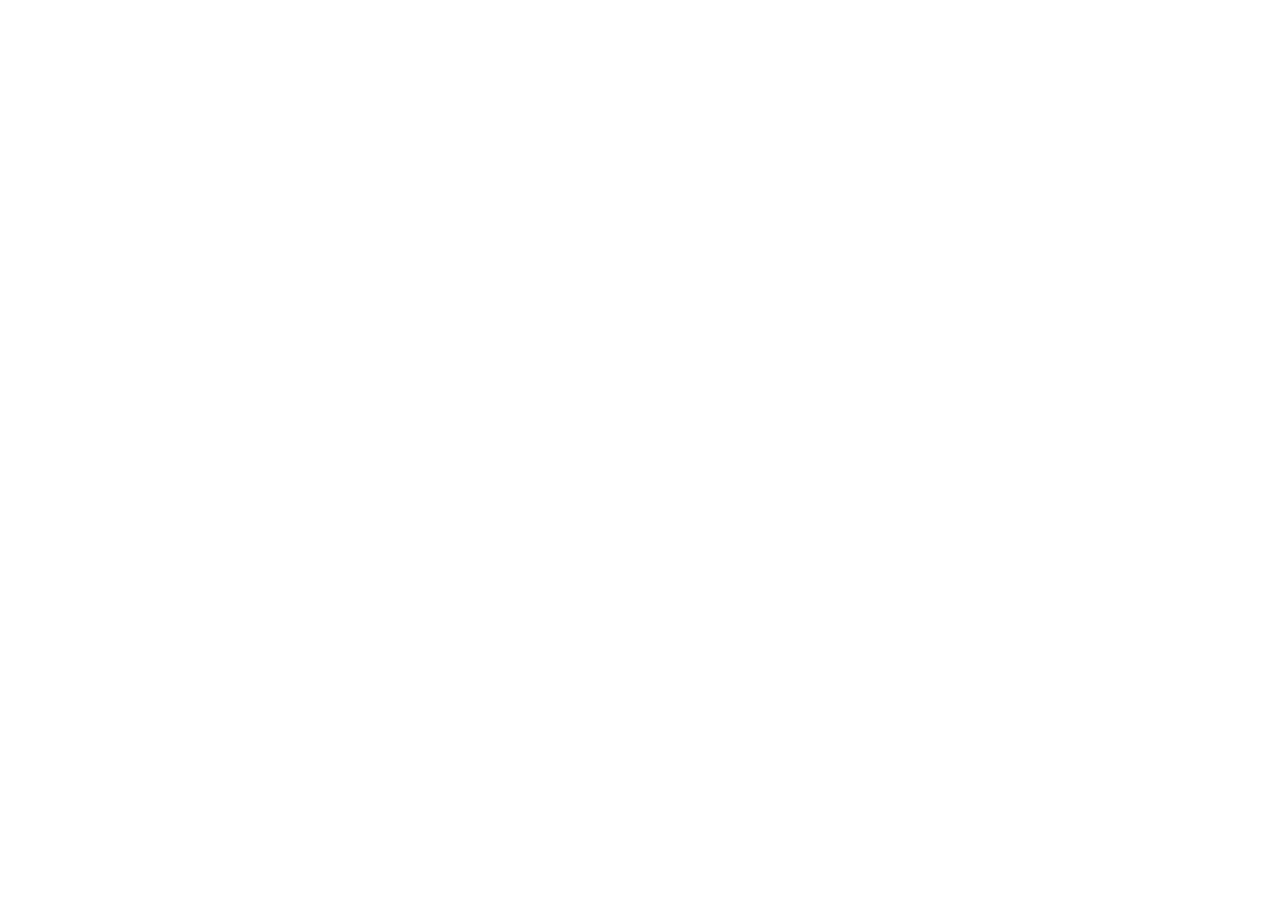
==== commit 4246d7d8: "Add files via upload" ====
--- a/index.html
+++ b/index.html
@@ -3,12 +3,14 @@
 <head>
   <meta charset="utf-8" />
   <meta name="viewport" content="width=device-width, initial-scale=1, viewport-fit=cover" />
+  <meta http-equiv="Cache-Control" content="no-cache, no-store, must-revalidate" />
+  <meta http-equiv="Pragma" content="no-cache" />
   <title>Zimmet Yönetimi — IT Asset</title>
-  <link rel="stylesheet" href="app.css" />
+  <link rel="stylesheet" href="css/app.css?v=20260901-devir2" />
 </head>
 <body>
   <div id="root"></div>
-  <script src="data.js"></script>
-  <script src="app.js"></script>
+  <script src="js/data.js?v=20260901-devir2"></script>
+  <script src="js/app.js?v=20260901-devir2"></script>
 </body>
 </html>
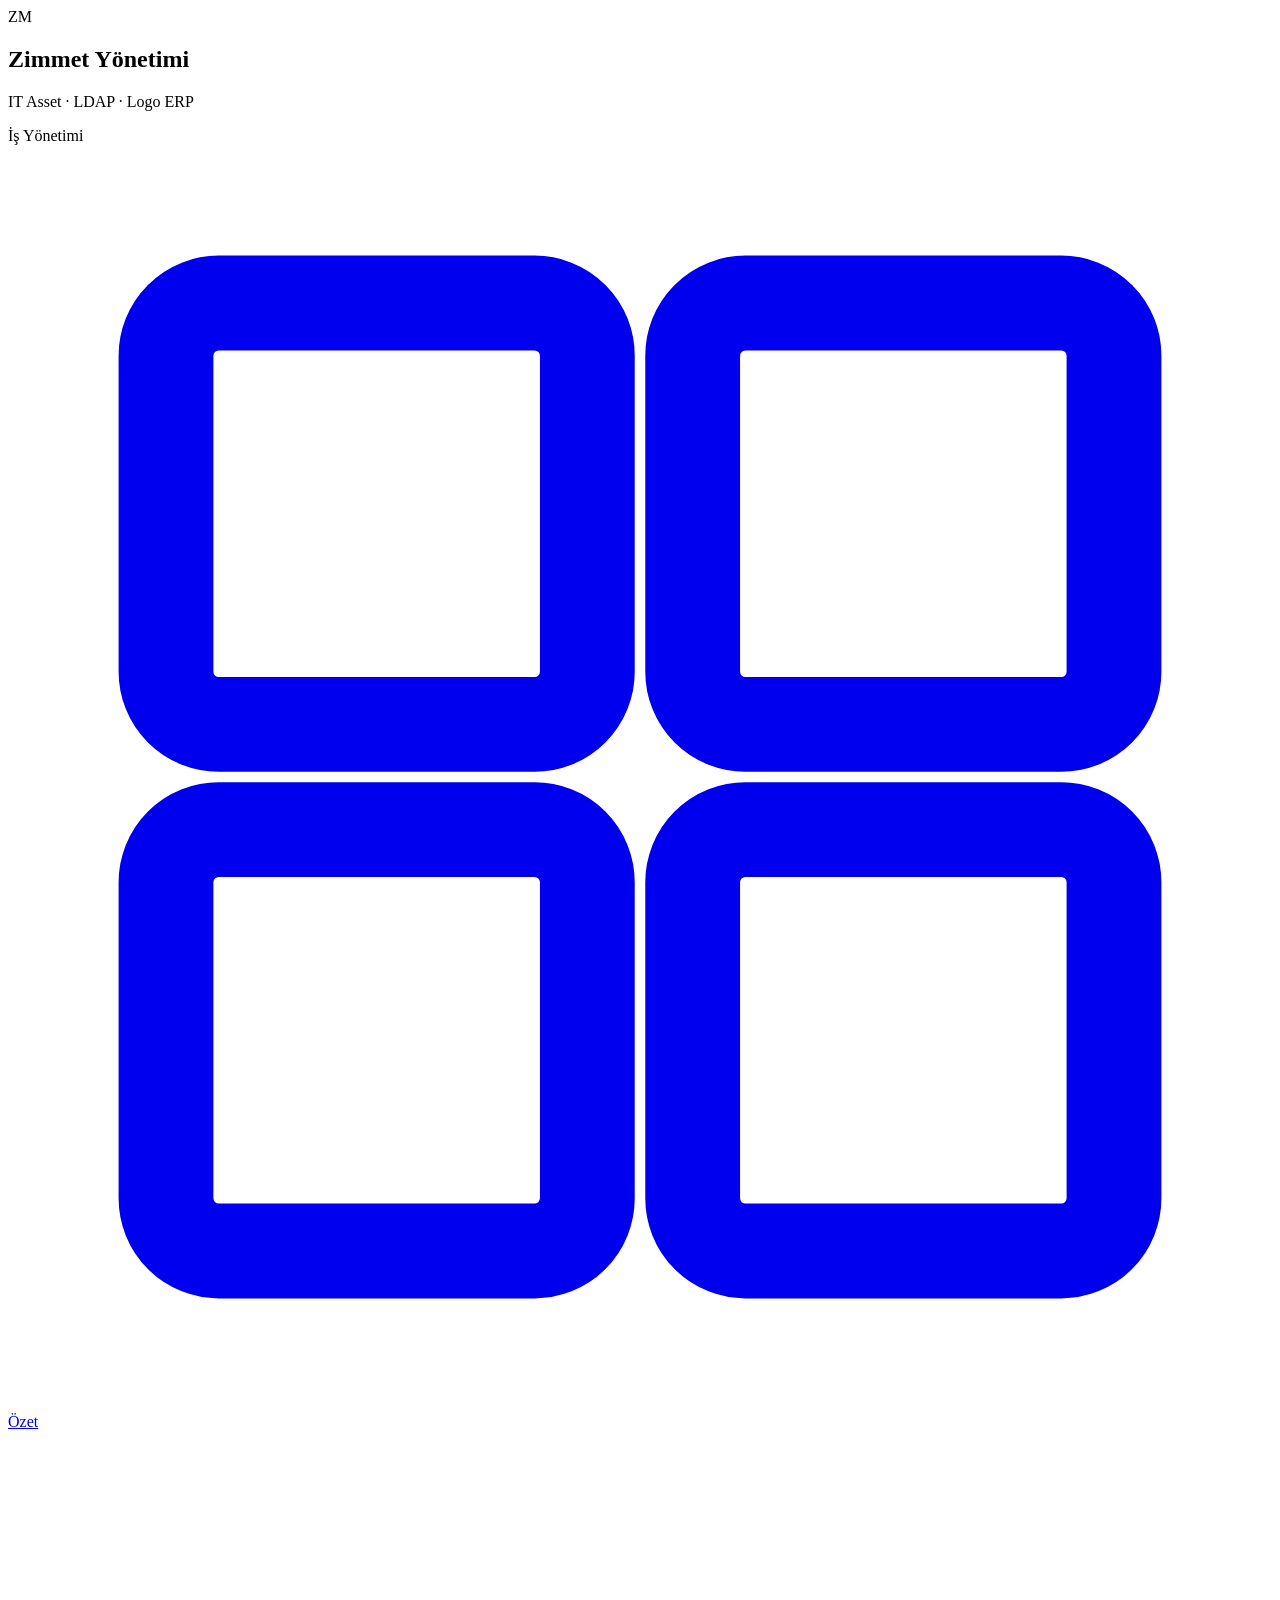
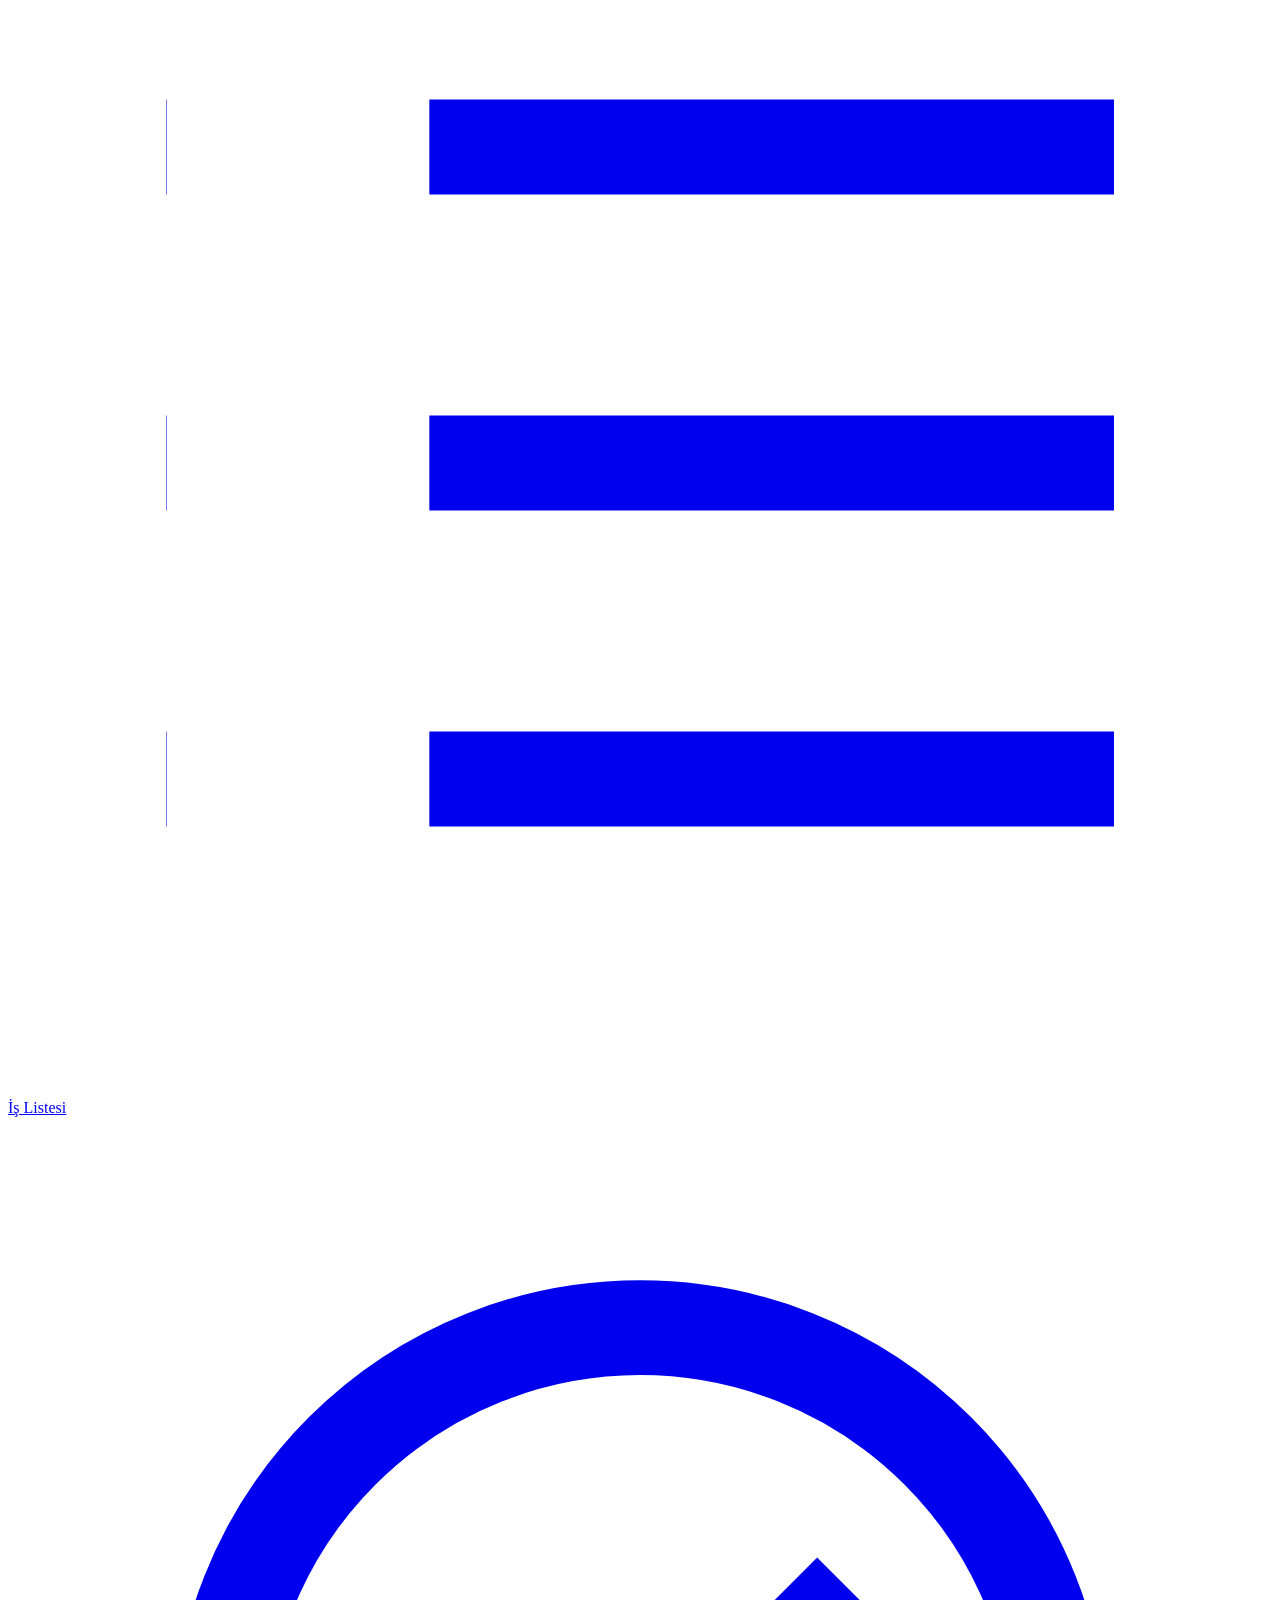
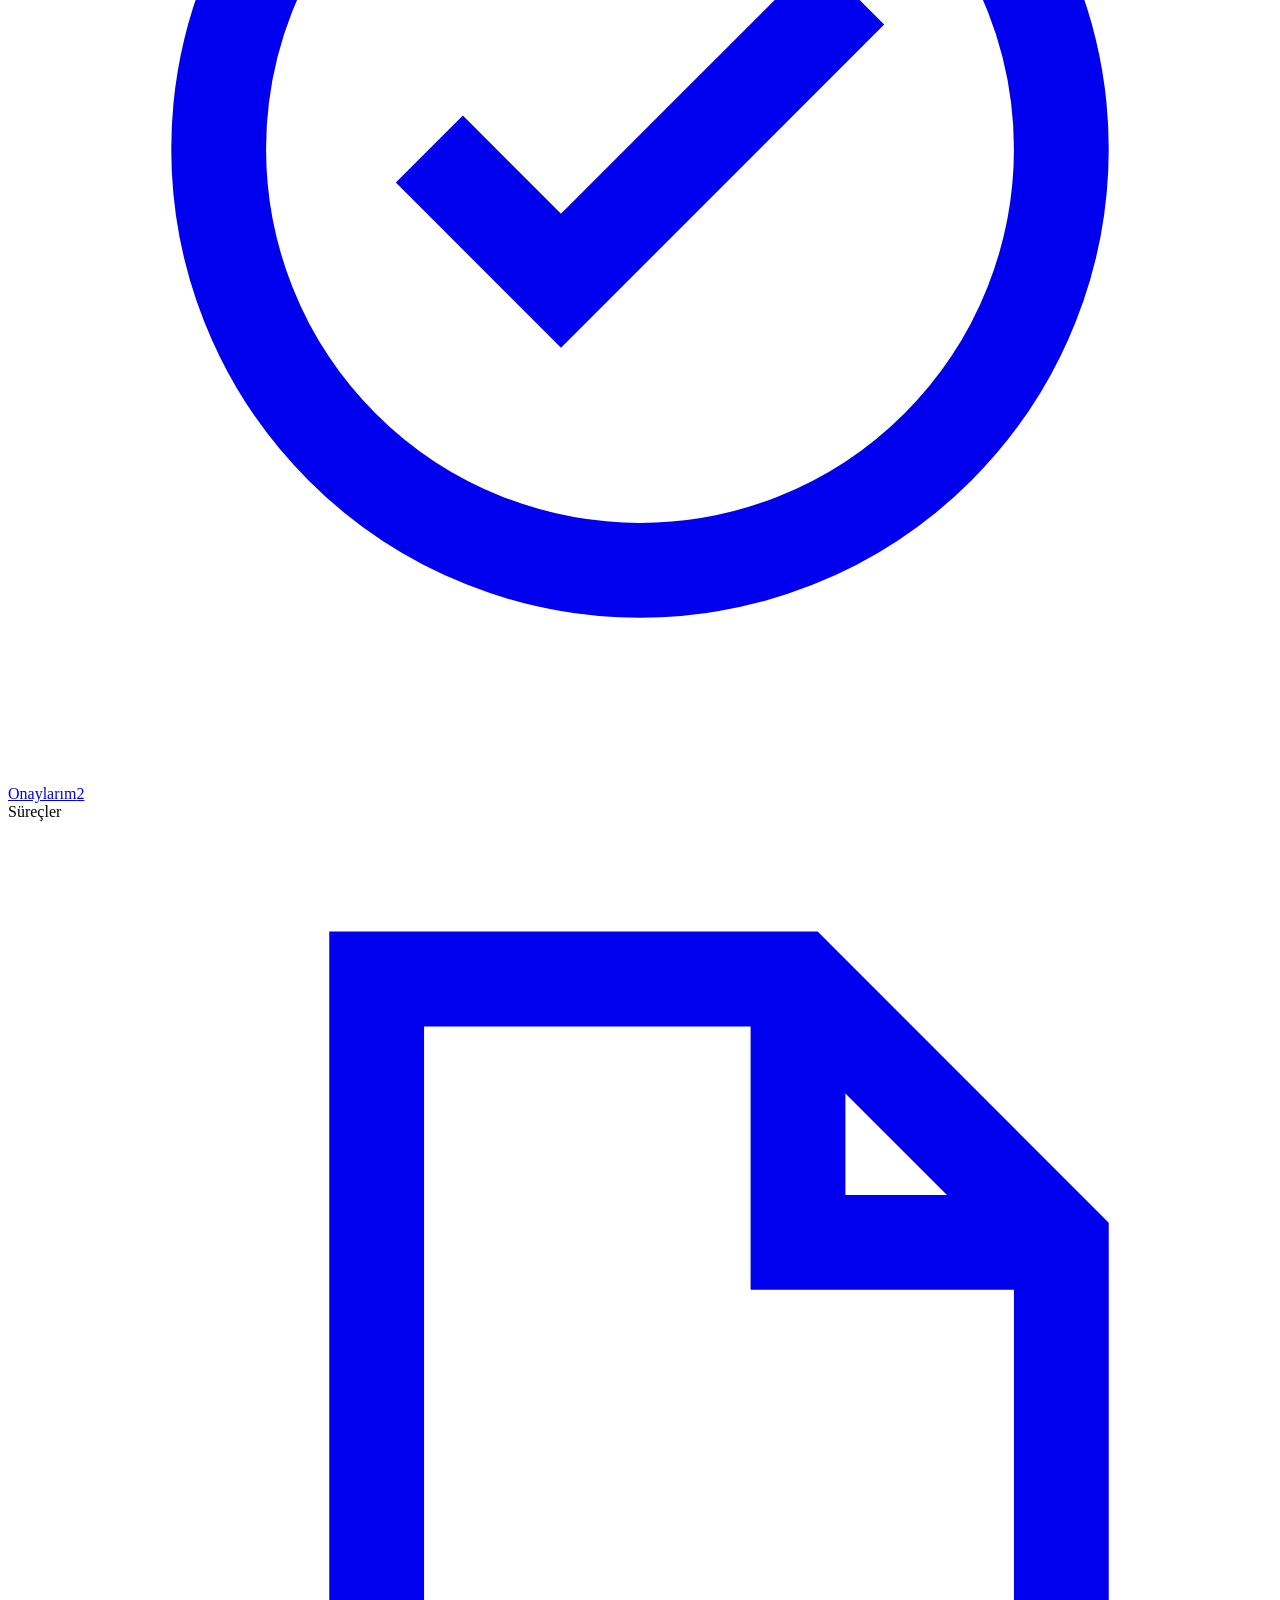
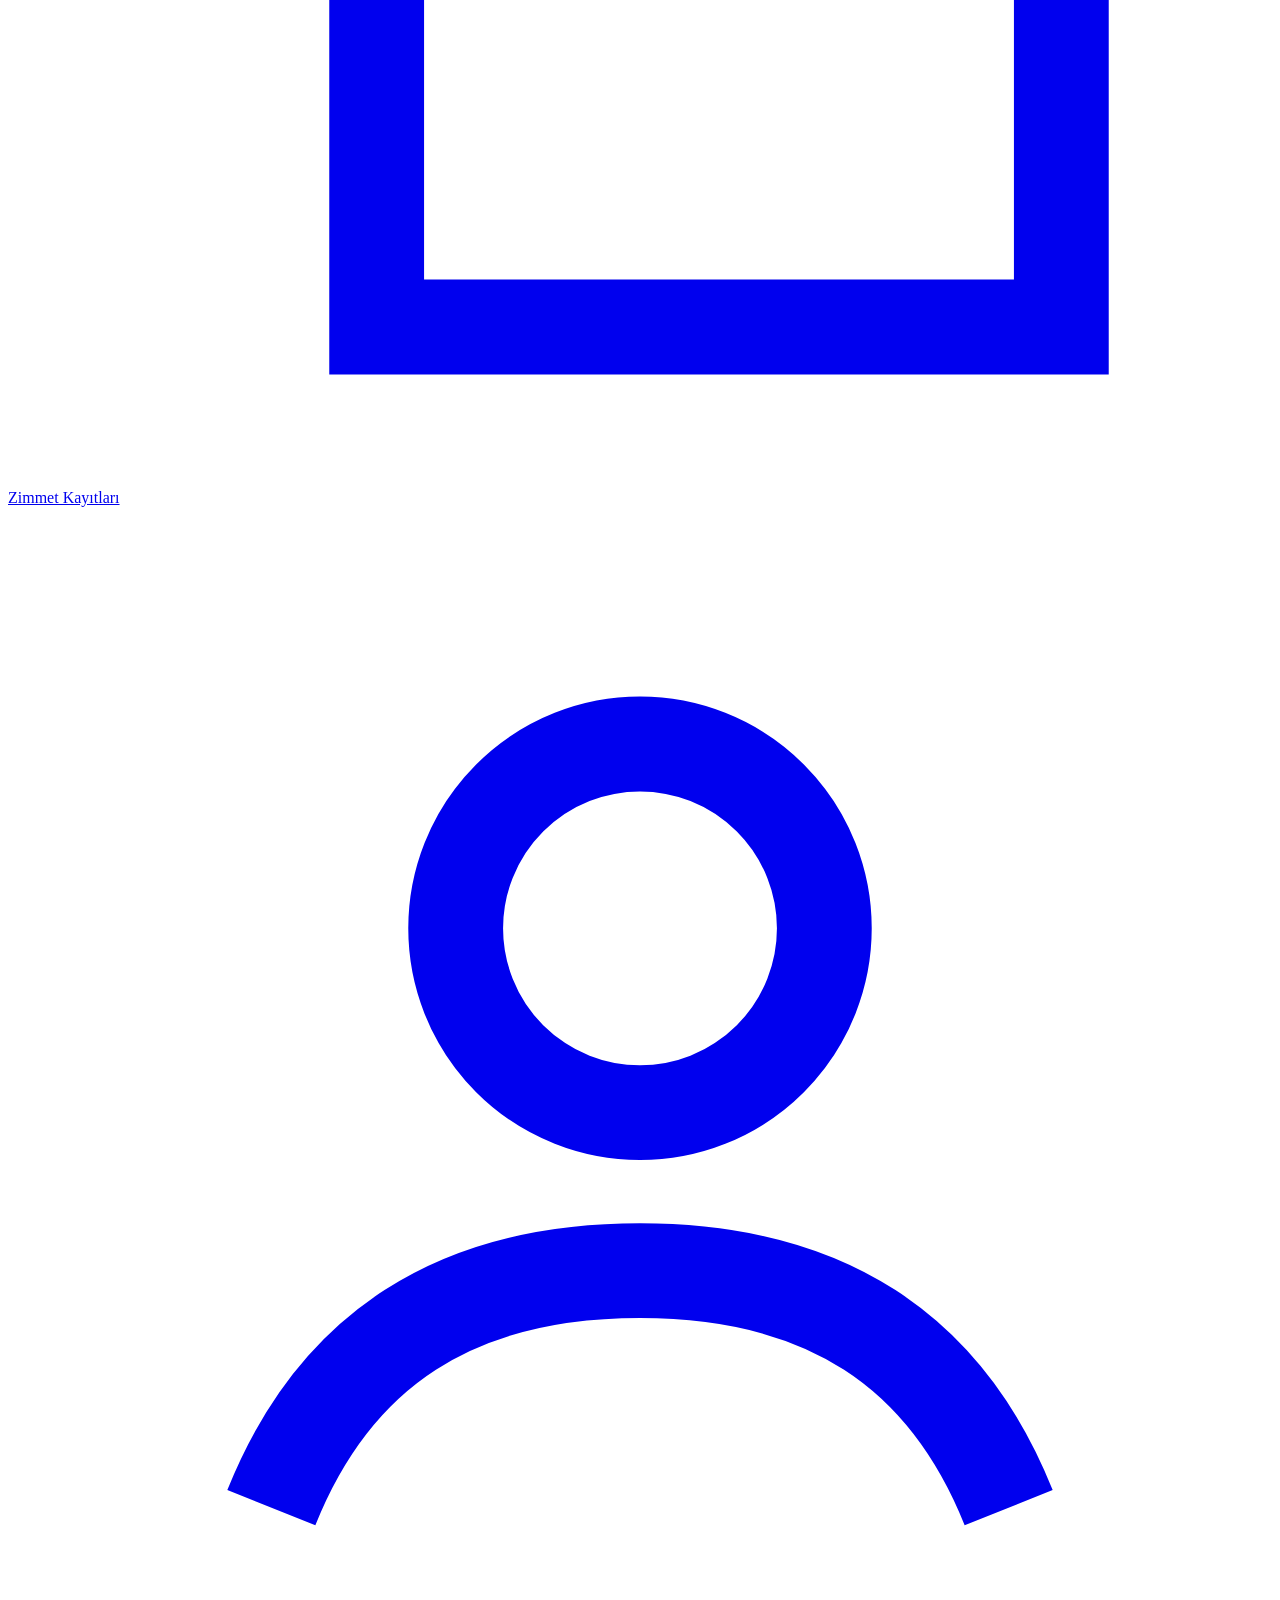
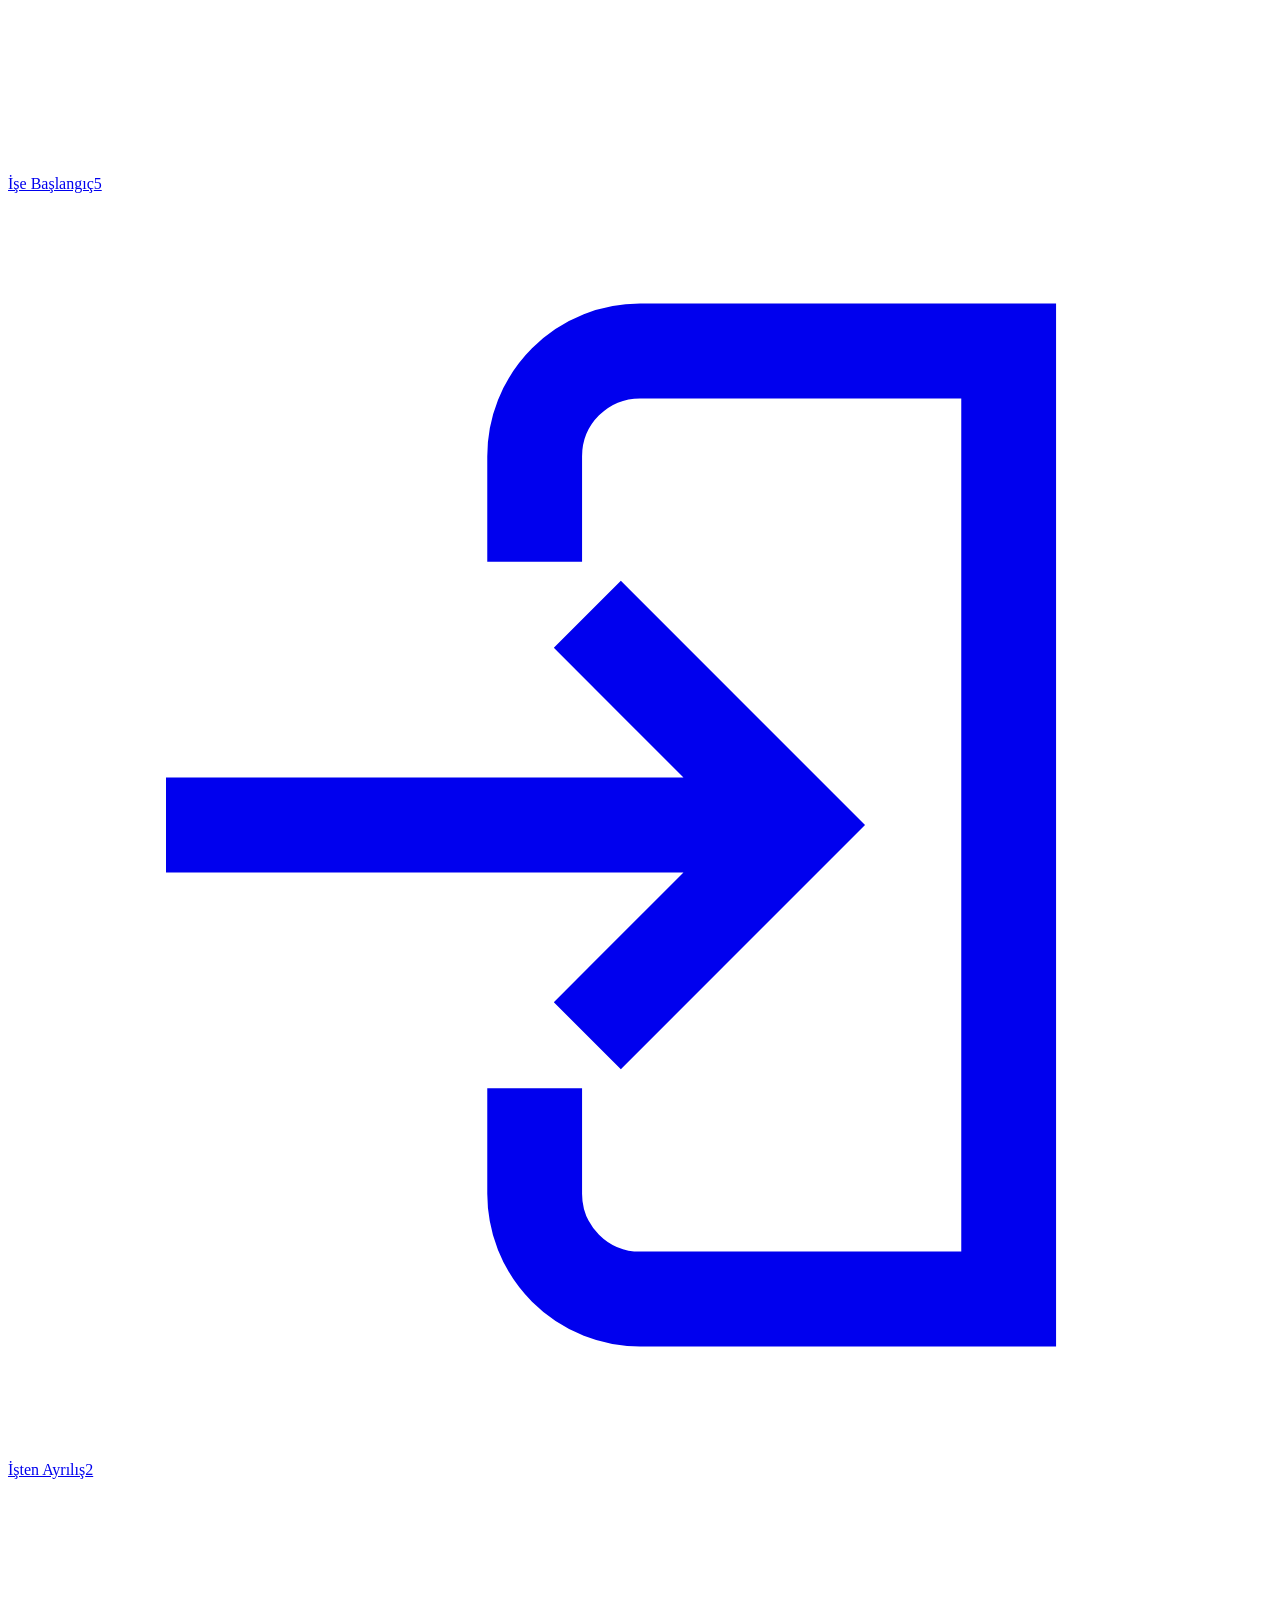
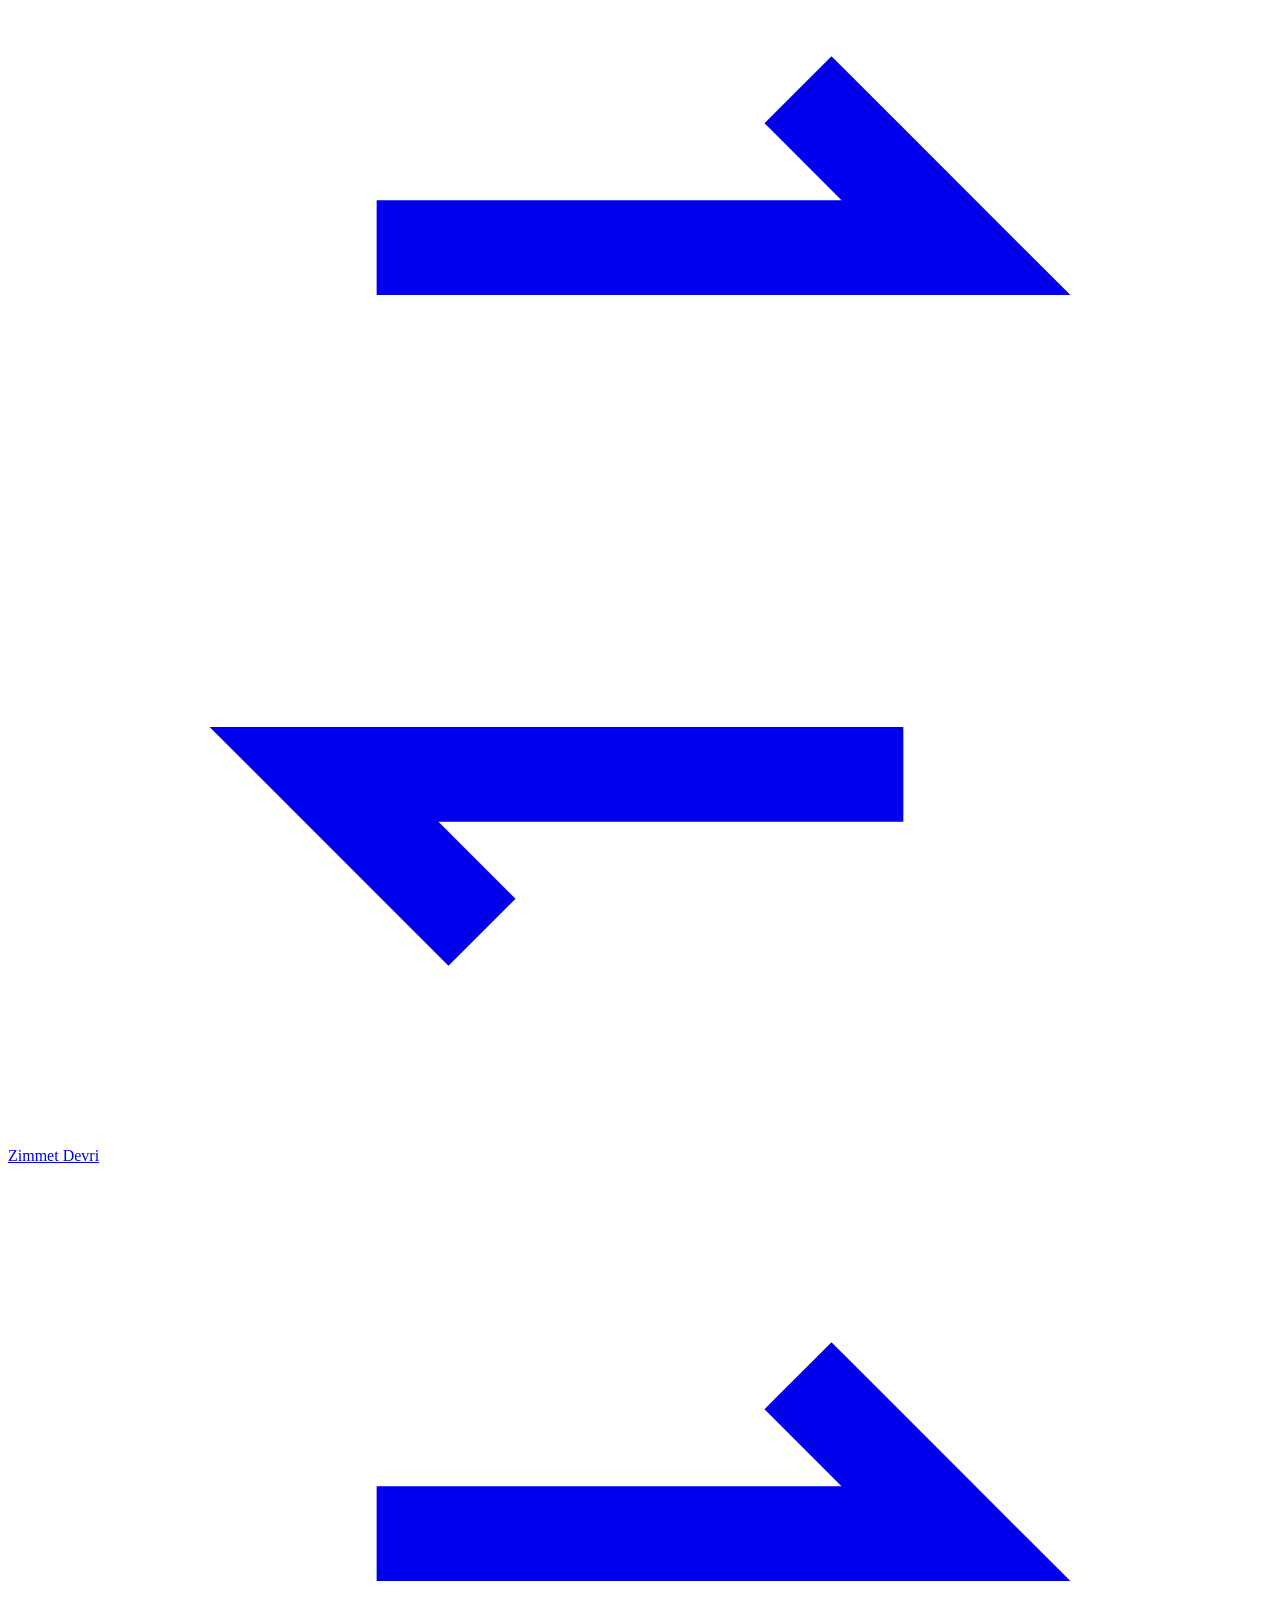
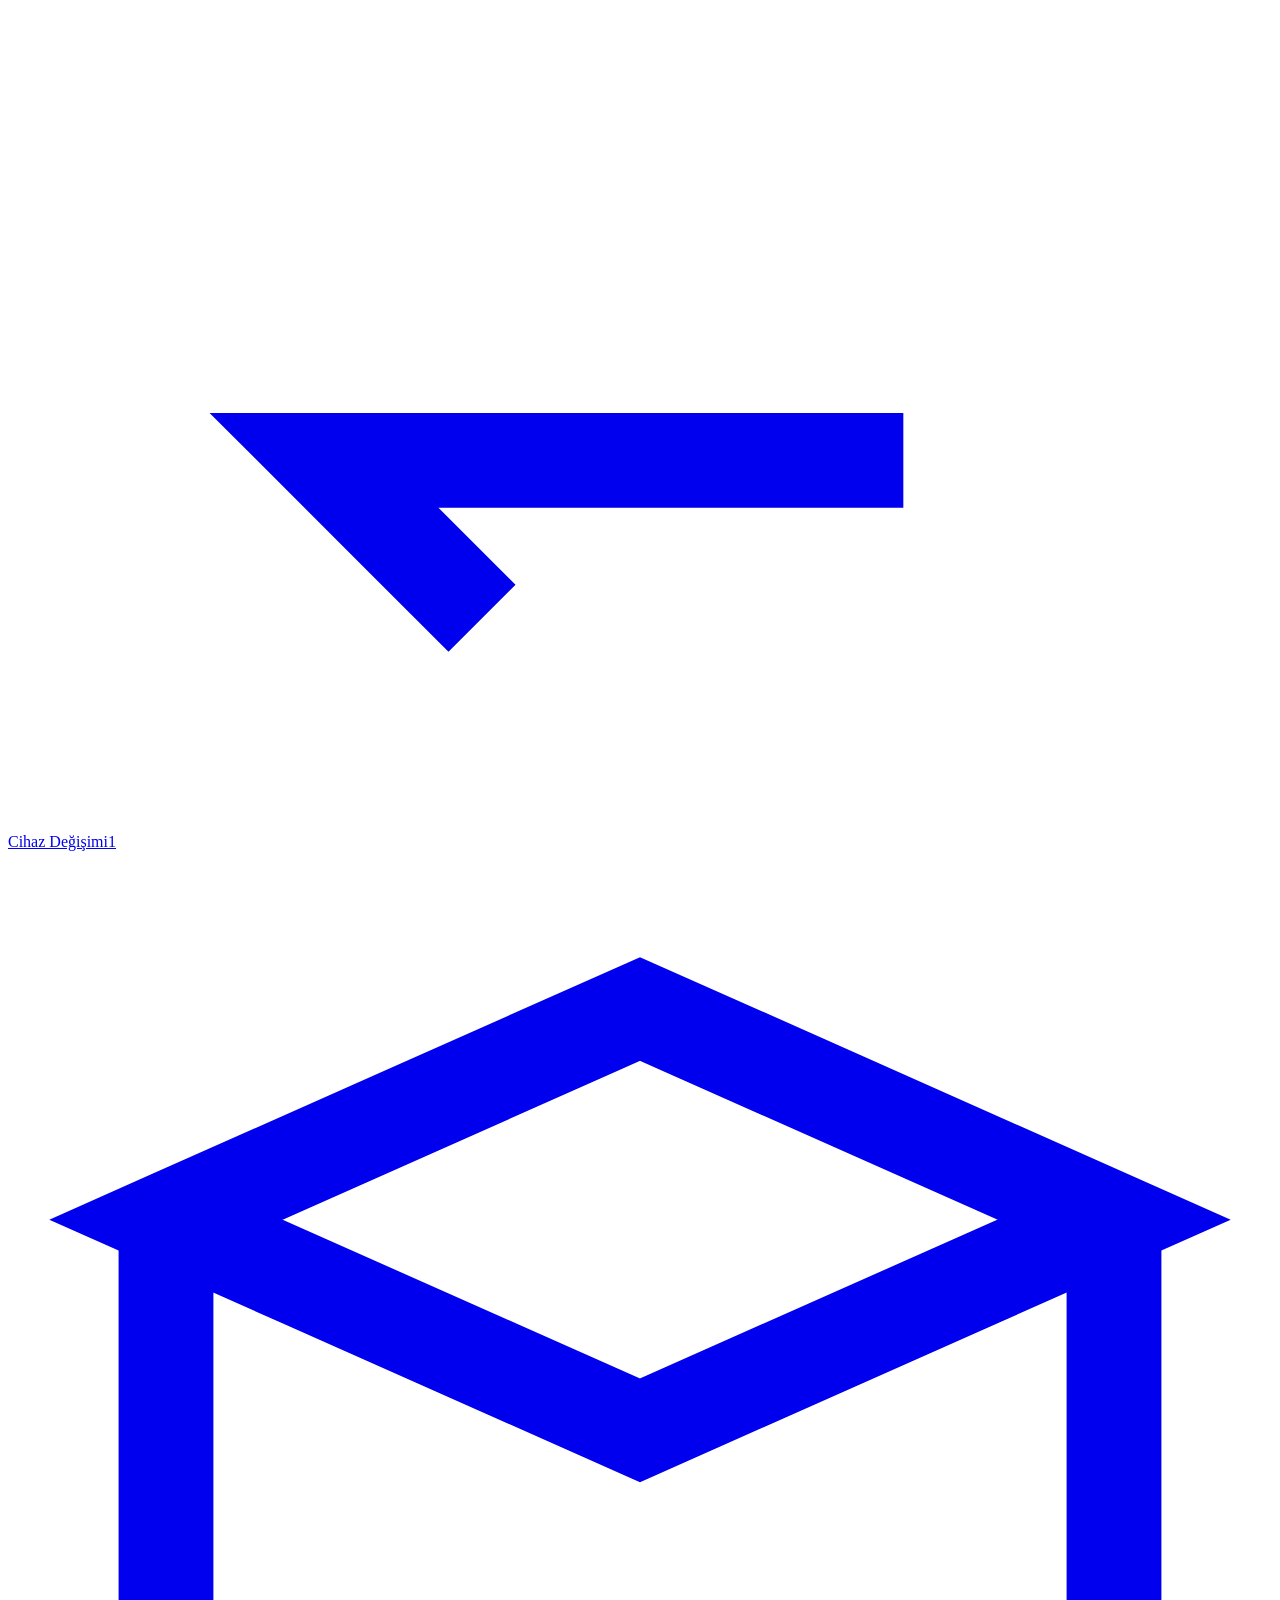
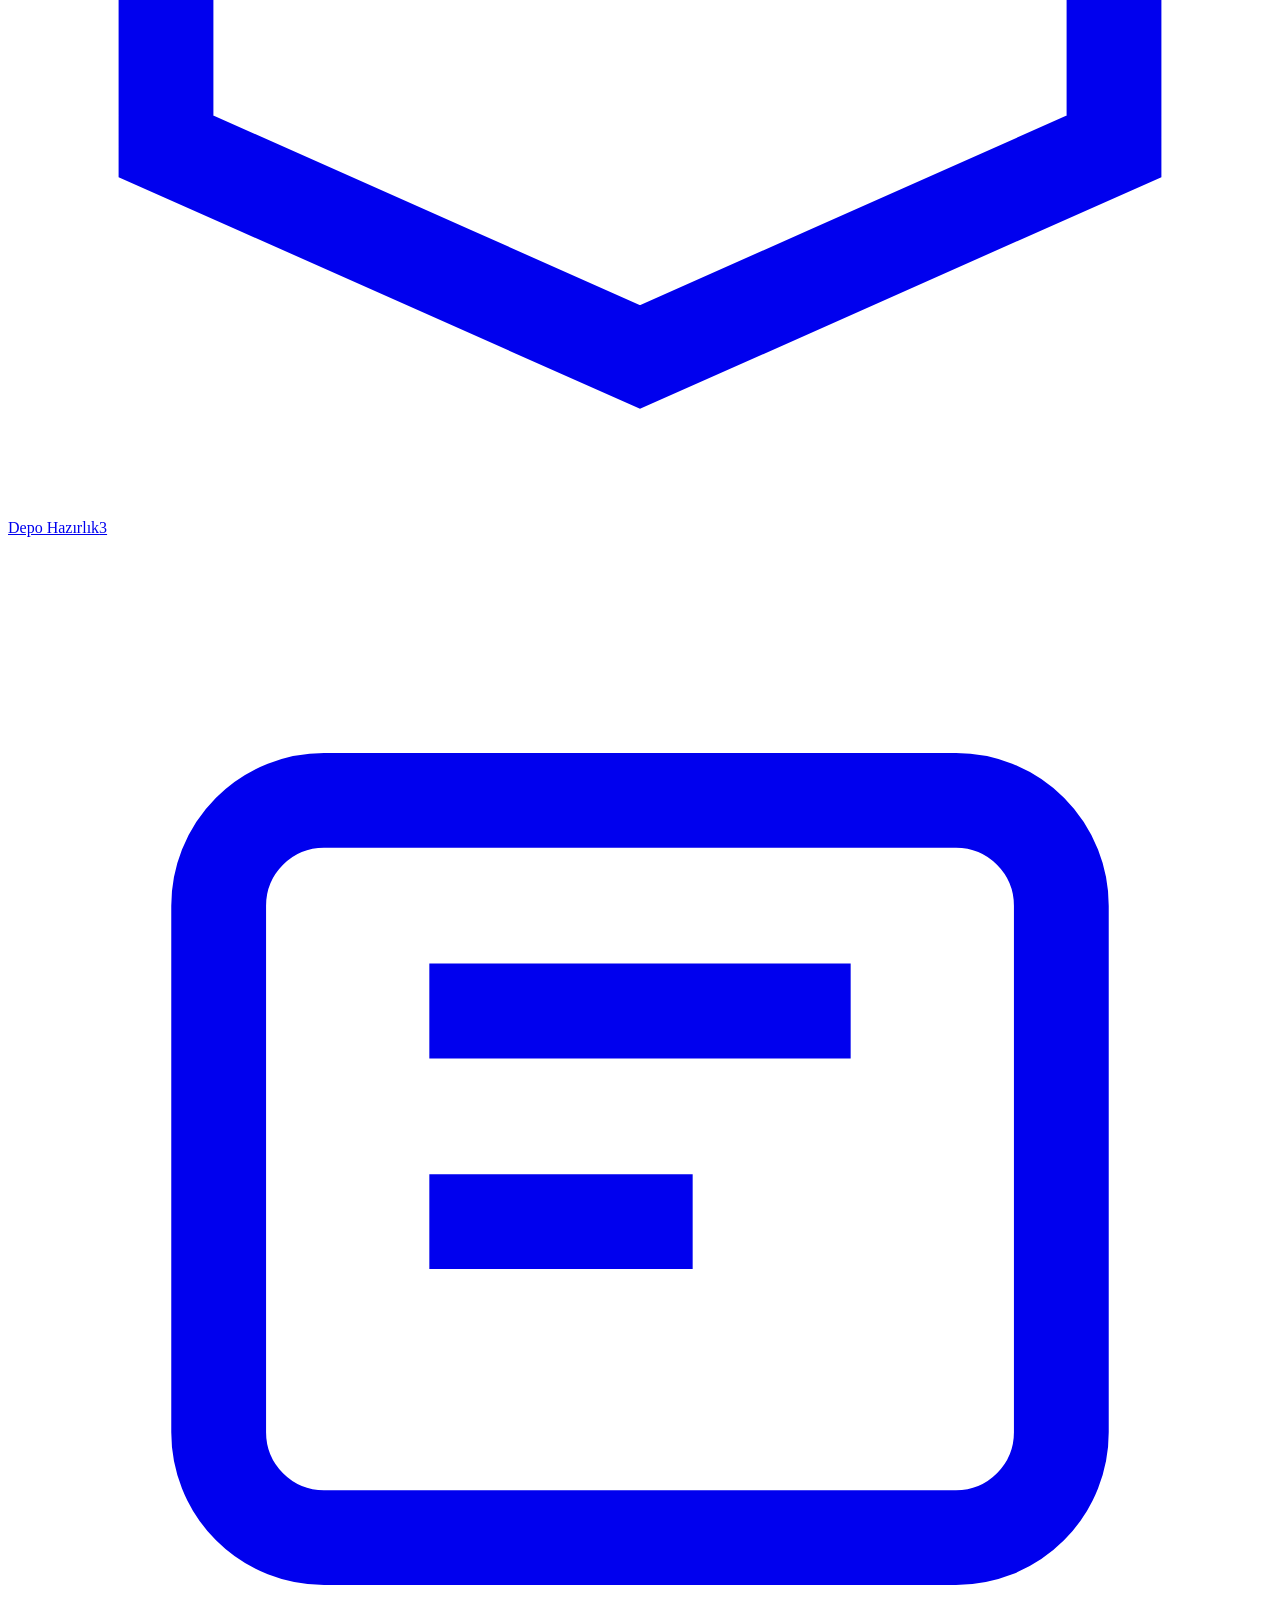
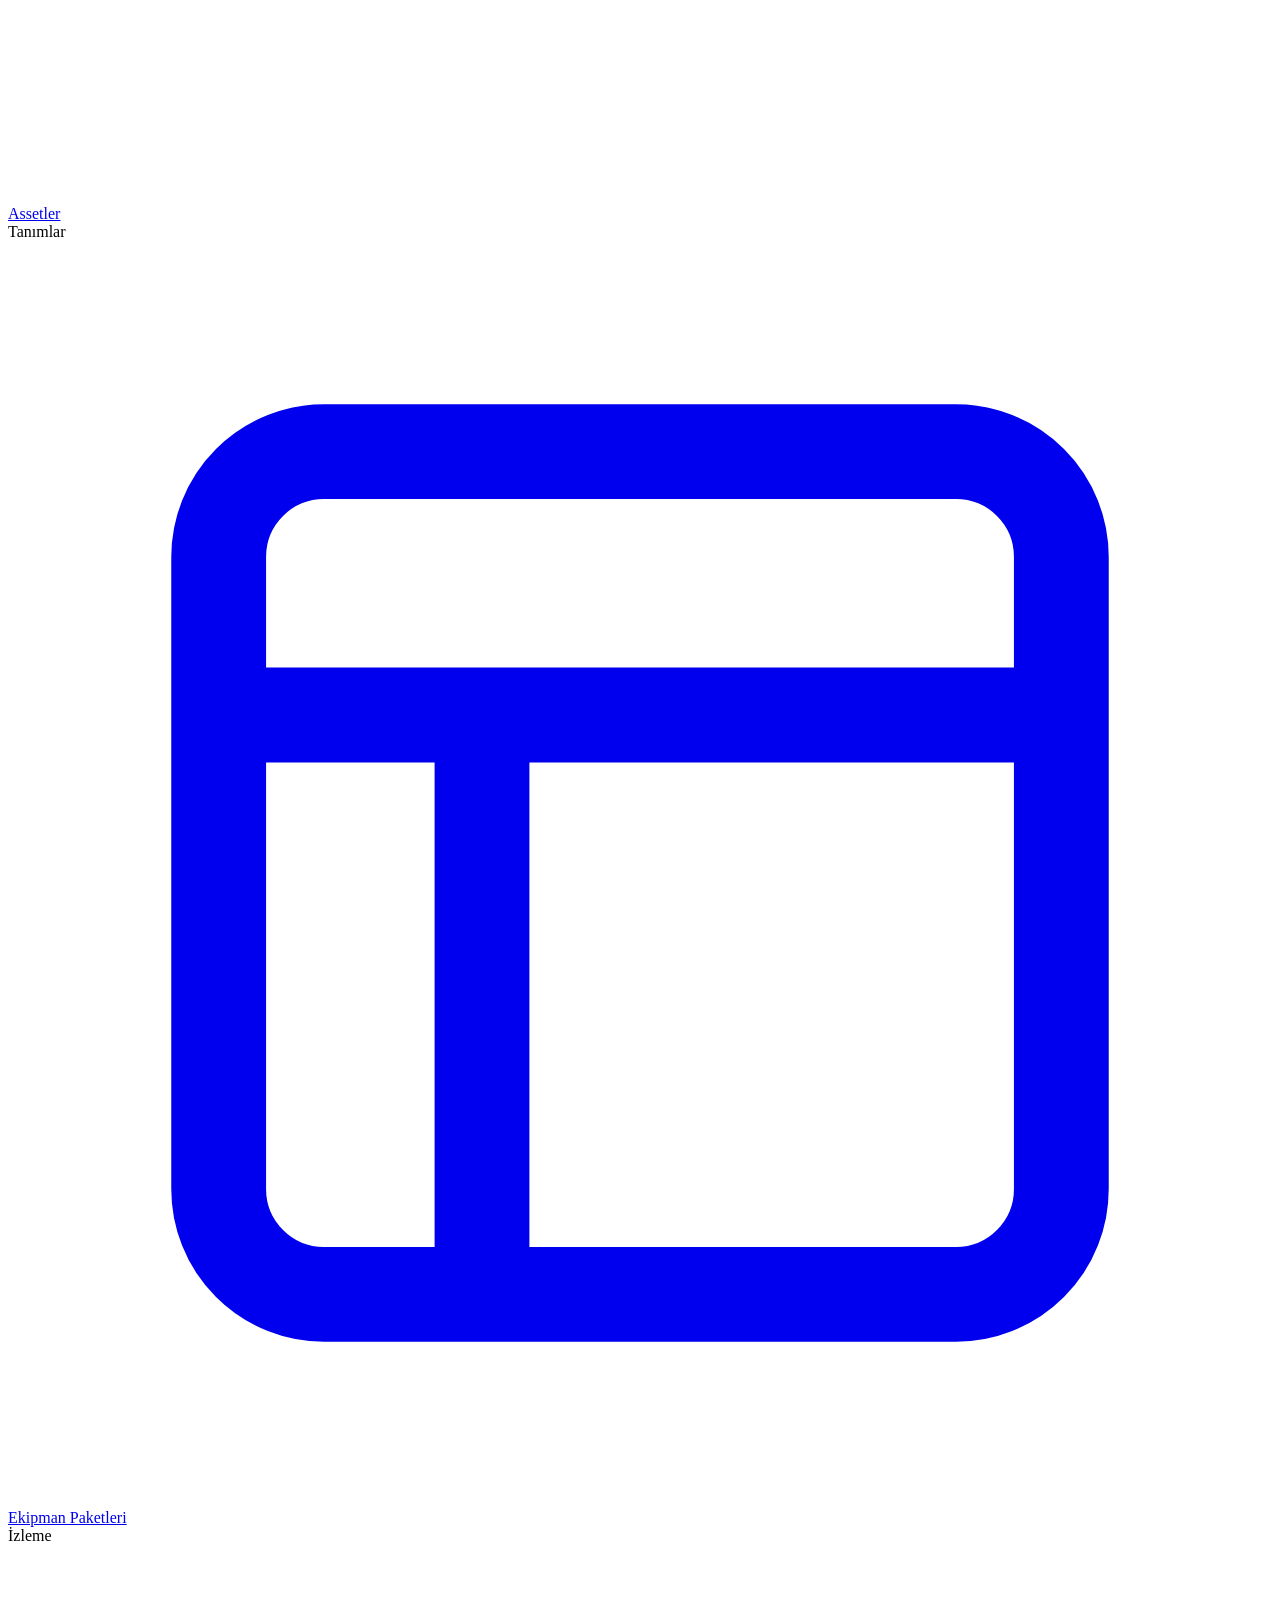
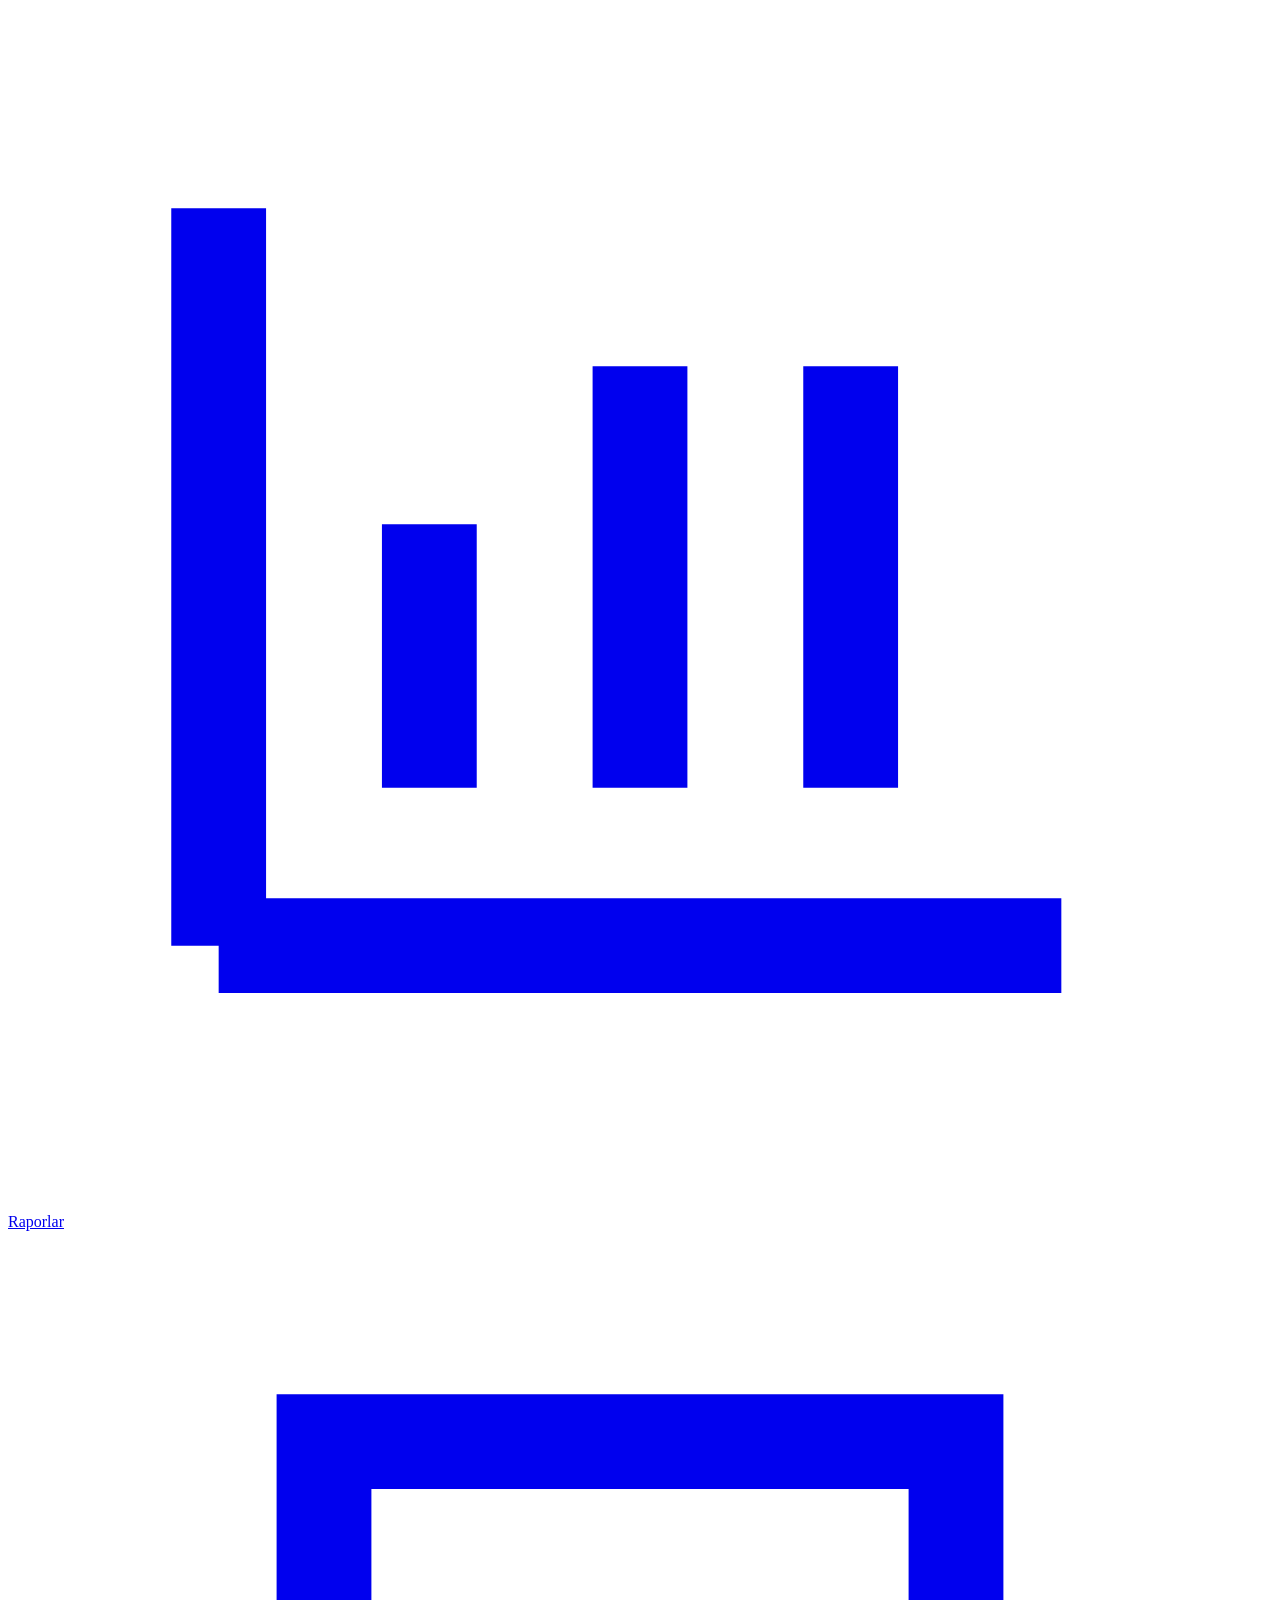
==== commit 8110a822: "Update index.html" ====
--- a/index.html
+++ b/index.html
@@ -6,11 +6,11 @@
   <meta http-equiv="Cache-Control" content="no-cache, no-store, must-revalidate" />
   <meta http-equiv="Pragma" content="no-cache" />
   <title>Zimmet Yönetimi — IT Asset</title>
-  <link rel="stylesheet" href="css/app.css?v=20260901-devir2" />
+  <link rel="stylesheet" href=""app.css"?v=20260901-devir2" />
 </head>
 <body>
   <div id="root"></div>
-  <script src="js/data.js?v=20260901-devir2"></script>
-  <script src="js/app.js?v=20260901-devir2"></script>
+  <script src="data.js"?v=20260901-devir2"></script>
+  <script src="app.js?v=20260901-devir2"></script>
 </body>
 </html>
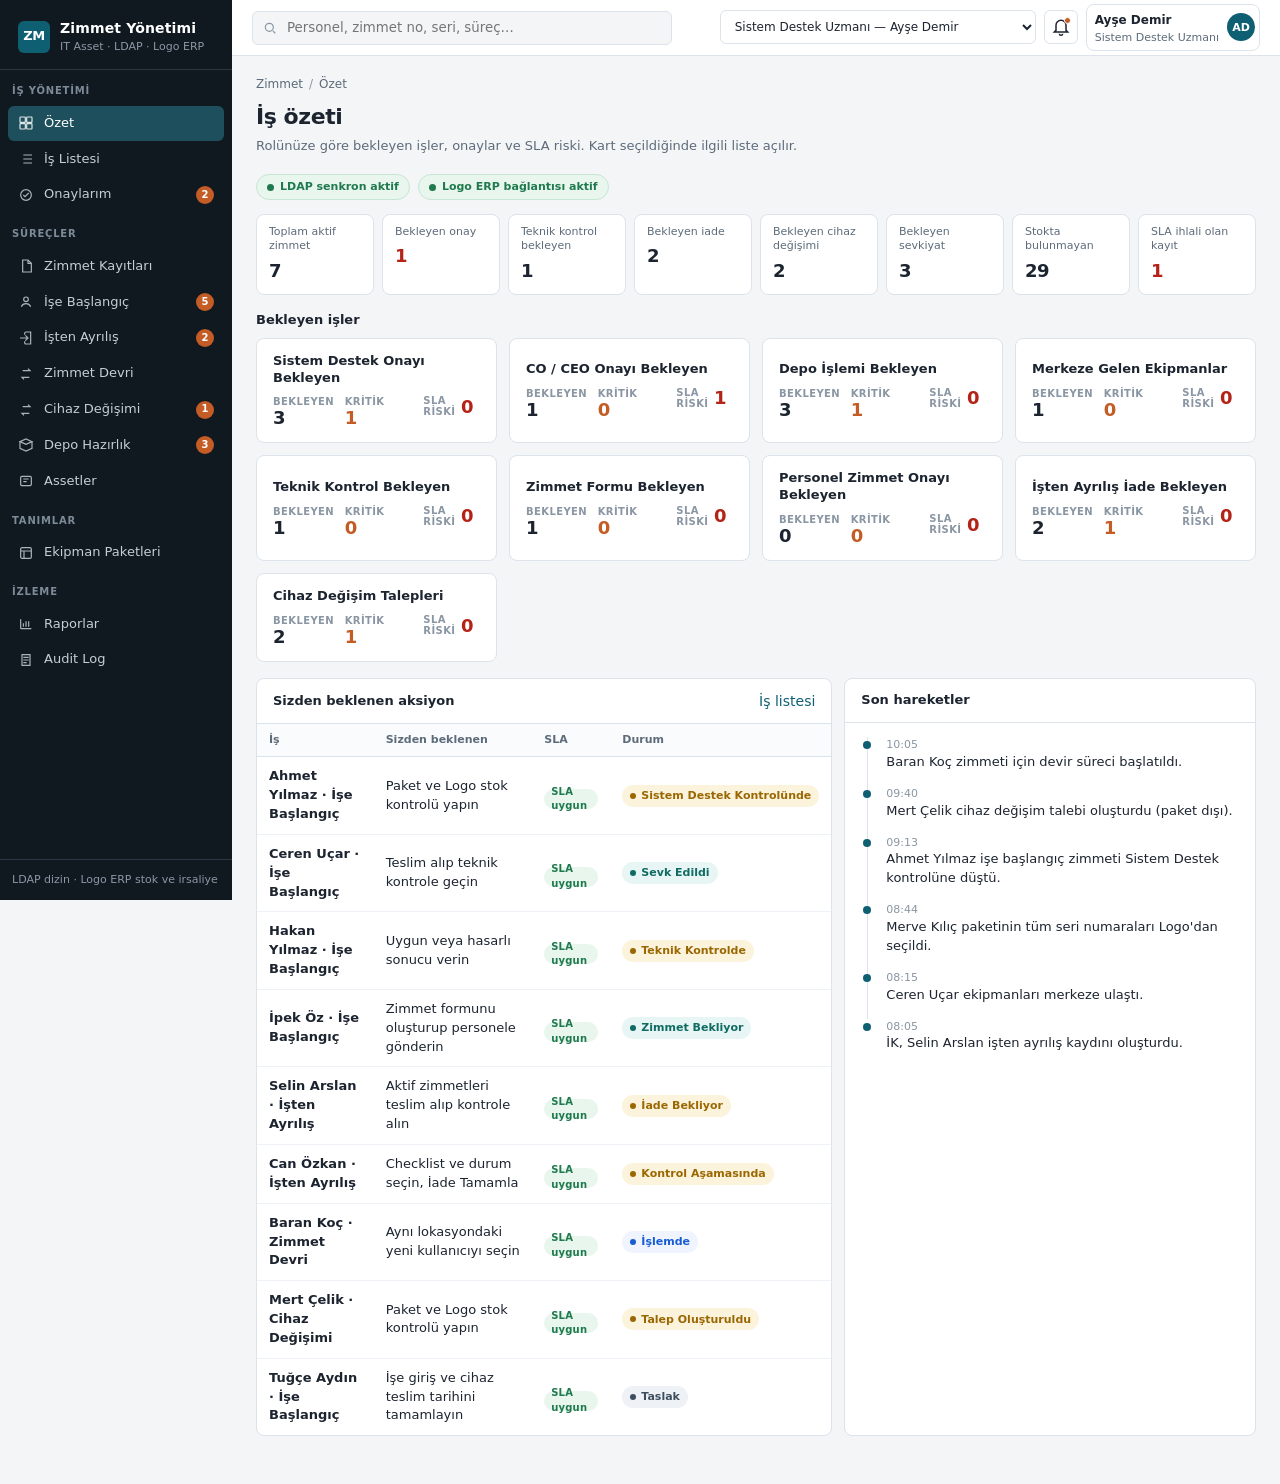
==== commit 28658cf5: "Update index.html" ====
--- a/index.html
+++ b/index.html
@@ -3,14 +3,19 @@
 <head>
   <meta charset="utf-8" />
   <meta name="viewport" content="width=device-width, initial-scale=1, viewport-fit=cover" />
+
   <meta http-equiv="Cache-Control" content="no-cache, no-store, must-revalidate" />
   <meta http-equiv="Pragma" content="no-cache" />
+
   <title>Zimmet Yönetimi — IT Asset</title>
-  <link rel="stylesheet" href=""app.css"?v=20260901-devir2" />
+
+  <link rel="stylesheet" href="app.css?v=20260901-devir2" />
 </head>
+
 <body>
   <div id="root"></div>
-  <script src="data.js"?v=20260901-devir2"></script>
+
+  <script src="data.js?v=20260901-devir2"></script>
   <script src="app.js?v=20260901-devir2"></script>
 </body>
 </html>
--- a/app.css
+++ b/app.css
@@ -0,0 +1,1060 @@
+:root {
+  --navy: #101820;
+  --navy-2: #18232e;
+  --navy-3: #243140;
+  --ink: #1c2430;
+  --muted: #5d6b7a;
+  --faint: #8a96a3;
+  --line: #dce3ea;
+  --line-2: #eef2f6;
+  --paper: #f3f5f7;
+  --surface: #ffffff;
+  --primary: #0f5f73;
+  --primary-2: #147a92;
+  --primary-soft: #e6f3f6;
+  --accent: #c45c26;
+  --ok: #1f7a4d;
+  --ok-bg: #e8f6ee;
+  --warn: #9a6700;
+  --warn-bg: #fbf3dc;
+  --danger: #b42318;
+  --danger-bg: #fdecec;
+  --info: #175cd3;
+  --info-bg: #eff4ff;
+  --purple: #6941c6;
+  --purple-bg: #f4ebff;
+  --sidebar-w: 232px;
+  --header-h: 56px;
+  --radius: 8px;
+  --font: "IBM Plex Sans", "Segoe UI", system-ui, sans-serif;
+  --mono: "IBM Plex Mono", ui-monospace, monospace;
+}
+
+* { box-sizing: border-box; }
+html, body { height: 100%; }
+body {
+  margin: 0;
+  font-family: var(--font);
+  color: var(--ink);
+  background: var(--paper);
+  font-size: 14px;
+  line-height: 1.45;
+}
+
+button, input, select, textarea { font-family: inherit; }
+button { cursor: pointer; }
+a { color: var(--primary); text-decoration: none; }
+a:hover { text-decoration: underline; }
+
+.app {
+  display: grid;
+  grid-template-columns: var(--sidebar-w) 1fr;
+  min-height: 100%;
+}
+
+.sidebar {
+  background: var(--navy);
+  color: #d7dee6;
+  display: flex;
+  flex-direction: column;
+  position: sticky;
+  top: 0;
+  height: 100vh;
+  overflow: auto;
+}
+.brand {
+  padding: 18px 18px 14px;
+  border-bottom: 1px solid #2a3644;
+  display: flex;
+  gap: 10px;
+  align-items: center;
+}
+.brand-mark {
+  width: 32px; height: 32px;
+  background: var(--primary);
+  color: #fff;
+  display: grid; place-items: center;
+  border-radius: 6px;
+  font-weight: 700;
+  font-size: 13px;
+  letter-spacing: -0.04em;
+}
+.brand h1 {
+  margin: 0;
+  font-size: 14px;
+  font-weight: 600;
+  color: #fff;
+  letter-spacing: 0.01em;
+}
+.brand p { margin: 1px 0 0; font-size: 11px; color: #8b98a6; }
+
+.nav-section {
+  padding: 14px 12px 6px;
+  font-size: 10px;
+  letter-spacing: 0.08em;
+  text-transform: uppercase;
+  color: #7d8b99;
+  font-weight: 600;
+}
+.nav a {
+  display: flex;
+  align-items: center;
+  gap: 10px;
+  margin: 1px 8px;
+  padding: 8px 10px;
+  border-radius: 6px;
+  color: #c5ced7;
+  text-decoration: none;
+  font-size: 13px;
+  font-weight: 500;
+}
+.nav a svg { width: 16px; height: 16px; flex: none; opacity: 0.85; }
+.nav a:hover { background: var(--navy-3); color: #fff; text-decoration: none; }
+.nav a.active { background: #1e4f5c; color: #fff; }
+.nav a .badge-n {
+  margin-left: auto;
+  background: var(--accent);
+  color: #fff;
+  font-size: 10px;
+  min-width: 18px;
+  height: 18px;
+  border-radius: 9px;
+  display: grid; place-items: center;
+  padding: 0 5px;
+  font-weight: 600;
+}
+.nav a.active .badge-n { background: #fff; color: var(--primary); }
+
+.sidebar-foot {
+  margin-top: auto;
+  padding: 12px;
+  border-top: 1px solid #2a3644;
+  font-size: 11px;
+  color: #8b98a6;
+}
+
+.main { min-width: 0; display: flex; flex-direction: column; min-height: 100vh; }
+
+.topbar {
+  height: var(--header-h);
+  background: var(--surface);
+  border-bottom: 1px solid var(--line);
+  display: flex;
+  align-items: center;
+  gap: 12px;
+  padding: 0 20px;
+  position: sticky;
+  top: 0;
+  z-index: 20;
+}
+.search {
+  flex: 1;
+  max-width: 420px;
+  position: relative;
+}
+.search input {
+  width: 100%;
+  height: 34px;
+  border: 1px solid var(--line);
+  border-radius: 6px;
+  padding: 0 12px 0 34px;
+  background: var(--paper);
+  color: var(--ink);
+  outline: none;
+}
+.search input:focus { border-color: var(--primary); background: #fff; }
+.search svg {
+  position: absolute; left: 10px; top: 9px;
+  width: 16px; height: 16px; color: var(--faint);
+}
+.topbar-actions { margin-left: auto; display: flex; align-items: center; gap: 8px; }
+
+.role-select {
+  height: 34px;
+  border: 1px solid var(--line);
+  border-radius: 6px;
+  padding: 0 10px;
+  background: #fff;
+  color: var(--ink);
+  font-size: 12px;
+  font-weight: 500;
+}
+
+.icon-btn {
+  width: 34px; height: 34px;
+  border: 1px solid var(--line);
+  background: #fff;
+  border-radius: 6px;
+  display: grid; place-items: center;
+  position: relative;
+  color: var(--ink);
+}
+.icon-btn .dot {
+  position: absolute; top: 6px; right: 6px;
+  width: 7px; height: 7px;
+  background: var(--accent);
+  border-radius: 50%;
+  border: 1px solid #fff;
+}
+.user-chip {
+  display: flex; align-items: center; gap: 8px;
+  padding: 4px 4px 4px 8px;
+  border: 1px solid var(--line);
+  border-radius: 8px;
+  background: #fff;
+}
+.avatar {
+  width: 28px; height: 28px;
+  border-radius: 50%;
+  background: var(--primary);
+  color: #fff;
+  display: grid; place-items: center;
+  font-size: 11px; font-weight: 600;
+}
+.user-chip small { display: block; color: var(--muted); font-size: 11px; }
+.user-chip b { font-size: 12px; font-weight: 600; }
+
+.page { padding: 20px 24px 48px; max-width: 1280px; }
+
+.crumb {
+  font-size: 12px;
+  color: var(--muted);
+  margin-bottom: 8px;
+  display: flex; gap: 6px; align-items: center; flex-wrap: wrap;
+}
+.crumb a { color: var(--muted); }
+.crumb span.sep { color: var(--faint); }
+
+.page-head {
+  display: flex;
+  align-items: flex-start;
+  justify-content: space-between;
+  gap: 16px;
+  margin-bottom: 18px;
+}
+.page-head h2 { margin: 0; font-size: 22px; font-weight: 650; letter-spacing: -0.02em; }
+.page-head p.lead { margin: 4px 0 0; color: var(--muted); font-size: 13px; }
+.actions { display: flex; gap: 8px; flex-wrap: wrap; }
+
+.btn {
+  height: 34px;
+  padding: 0 12px;
+  border-radius: 6px;
+  border: 1px solid var(--line);
+  background: #fff;
+  color: var(--ink);
+  font-size: 13px;
+  font-weight: 550;
+  display: inline-flex;
+  align-items: center;
+  gap: 6px;
+}
+.btn:hover { background: var(--line-2); }
+.btn-primary { background: var(--primary); border-color: var(--primary); color: #fff; }
+.btn-primary:hover { background: var(--primary-2); }
+.btn-danger { background: var(--danger); border-color: var(--danger); color: #fff; }
+.btn-danger:hover { filter: brightness(0.95); }
+.btn-ghost { background: transparent; }
+.btn:disabled { opacity: 0.45; cursor: not-allowed; }
+.btn-sm { height: 28px; font-size: 12px; padding: 0 9px; }
+
+.kpis {
+  display: grid;
+  grid-template-columns: repeat(4, 1fr);
+  gap: 12px;
+  margin-bottom: 16px;
+}
+.kpi {
+  background: var(--surface);
+  border: 1px solid var(--line);
+  border-radius: var(--radius);
+  padding: 14px 16px;
+}
+.kpi .lbl { font-size: 12px; color: var(--muted); }
+.kpi .val { font-size: 24px; font-weight: 650; margin-top: 4px; letter-spacing: -0.03em; }
+.kpi .hint { font-size: 12px; color: var(--faint); margin-top: 4px; }
+.kpi.warn .val { color: var(--warn); }
+.kpi.danger .val { color: var(--danger); }
+.kpi.ok .val { color: var(--ok); }
+
+.grid-2 { display: grid; grid-template-columns: 1.4fr 1fr; gap: 12px; }
+.grid-2b { display: grid; grid-template-columns: 1fr 1fr; gap: 12px; }
+.grid-3 { display: grid; grid-template-columns: 1fr 1fr 1fr; gap: 12px; }
+
+.card {
+  background: var(--surface);
+  border: 1px solid var(--line);
+  border-radius: var(--radius);
+}
+.card-h {
+  padding: 12px 16px;
+  border-bottom: 1px solid var(--line);
+  display: flex; align-items: center; justify-content: space-between; gap: 8px;
+}
+.card-h h3 { margin: 0; font-size: 13px; font-weight: 650; }
+.card-b { padding: 14px 16px; }
+
+.table-wrap { overflow: auto; }
+table.data {
+  width: 100%;
+  border-collapse: collapse;
+  font-size: 13px;
+}
+table.data th {
+  text-align: left;
+  font-size: 11px;
+  font-weight: 600;
+  color: var(--muted);
+  padding: 8px 12px;
+  border-bottom: 1px solid var(--line);
+  background: #fafbfc;
+  white-space: nowrap;
+}
+table.data td {
+  padding: 10px 12px;
+  border-bottom: 1px solid var(--line-2);
+  vertical-align: middle;
+}
+table.data tr:last-child td { border-bottom: 0; }
+table.data tbody tr { cursor: pointer; }
+table.data tbody tr:hover { background: #f7fafb; }
+table.data .mono { font-family: var(--mono); font-size: 12px; }
+table.data input, table.data select {
+  height: 32px;
+  border: 1px solid var(--line);
+  border-radius: 6px;
+  padding: 0 8px;
+  width: 100%;
+  background: #fff;
+}
+
+.badge {
+  display: inline-flex;
+  align-items: center;
+  gap: 5px;
+  height: 22px;
+  padding: 0 8px;
+  border-radius: 999px;
+  font-size: 11px;
+  font-weight: 600;
+  white-space: nowrap;
+}
+.badge i {
+  width: 6px; height: 6px; border-radius: 50%; background: currentColor;
+}
+.st-stock { background: #eef2f6; color: #3d4f5f; }
+.st-reserved { background: var(--info-bg); color: var(--info); }
+.st-transfer { background: var(--purple-bg); color: var(--purple); }
+.st-ready, .st-reassign { background: #e7f6f4; color: #0f6b63; }
+.st-assigned { background: var(--ok-bg); color: var(--ok); }
+.st-returned { background: #eef2f6; color: #3d4f5f; }
+.st-maint { background: var(--warn-bg); color: var(--warn); }
+.st-retired, .st-lost { background: var(--danger-bg); color: var(--danger); }
+.st-wait { background: var(--warn-bg); color: var(--warn); }
+.st-ok { background: var(--ok-bg); color: var(--ok); }
+.st-esc { background: var(--danger-bg); color: var(--danger); }
+.st-draft { background: #eef2f6; color: #3d4f5f; }
+
+.filters {
+  display: flex; gap: 8px; flex-wrap: wrap; align-items: center;
+  margin-bottom: 12px;
+}
+.filters input, .filters select {
+  height: 34px;
+  border: 1px solid var(--line);
+  border-radius: 6px;
+  padding: 0 10px;
+  background: #fff;
+}
+.chip {
+  height: 28px;
+  padding: 0 10px;
+  border-radius: 999px;
+  border: 1px solid var(--line);
+  background: #fff;
+  font-size: 12px;
+  color: var(--muted);
+}
+.chip.on { background: var(--primary-soft); border-color: #b7d6de; color: var(--primary); font-weight: 600; }
+
+.stepper {
+  display: flex;
+  gap: 0;
+  background: var(--surface);
+  border: 1px solid var(--line);
+  border-radius: var(--radius);
+  padding: 12px 8px;
+  margin-bottom: 16px;
+  overflow: auto;
+}
+.step {
+  flex: 1;
+  min-width: 120px;
+  text-align: center;
+  position: relative;
+  padding: 0 8px;
+}
+.step:not(:last-child)::after {
+  content: "";
+  position: absolute;
+  top: 11px; left: calc(50% + 18px); right: calc(-50% + 18px);
+  height: 1px;
+  background: var(--line);
+}
+.step .n {
+  width: 22px; height: 22px; margin: 0 auto 6px;
+  border-radius: 50%;
+  background: #e8edf2;
+  color: var(--muted);
+  font-size: 11px; font-weight: 700;
+  display: grid; place-items: center;
+  position: relative; z-index: 1;
+}
+.step.done .n { background: var(--primary); color: #fff; }
+.step.now .n { background: #fff; color: var(--primary); box-shadow: 0 0 0 2px var(--primary); }
+.step .lbl { font-size: 11px; color: var(--muted); font-weight: 500; }
+.step.now .lbl { color: var(--ink); font-weight: 650; }
+.step.done .lbl { color: var(--primary); }
+
+.callout {
+  border: 1px solid var(--line);
+  border-left-width: 3px;
+  border-radius: 6px;
+  padding: 10px 12px;
+  font-size: 13px;
+  margin-bottom: 12px;
+  background: #fff;
+}
+.callout.info { border-left-color: var(--primary); background: var(--primary-soft); }
+.callout.warn { border-left-color: var(--warn); background: var(--warn-bg); }
+.callout.danger { border-left-color: var(--danger); background: var(--danger-bg); }
+.callout.ok { border-left-color: var(--ok); background: var(--ok-bg); }
+.callout b { display: block; margin-bottom: 2px; }
+
+.timeline { list-style: none; margin: 0; padding: 0; }
+.timeline li {
+  position: relative;
+  padding: 0 0 14px 18px;
+  border-left: 1px solid var(--line);
+  margin-left: 6px;
+}
+.timeline li:last-child { border-left-color: transparent; padding-bottom: 0; }
+.timeline li::before {
+  content: "";
+  width: 8px; height: 8px;
+  background: var(--primary);
+  border-radius: 50%;
+  position: absolute; left: -5px; top: 4px;
+}
+.timeline .when { font-size: 11px; color: var(--faint); }
+.timeline .what { font-size: 13px; }
+
+.form-grid {
+  display: grid;
+  grid-template-columns: 1fr 1fr;
+  gap: 12px 16px;
+}
+.form-grid .full { grid-column: 1 / -1; }
+label.fld { display: block; font-size: 12px; color: var(--muted); font-weight: 500; }
+label.fld input, label.fld select, label.fld textarea {
+  display: block;
+  width: 100%;
+  margin-top: 4px;
+  height: 34px;
+  border: 1px solid var(--line);
+  border-radius: 6px;
+  padding: 0 10px;
+  background: #fff;
+}
+label.fld textarea { height: 80px; padding: 8px 10px; resize: vertical; }
+label.fld input[readonly], label.fld .ro {
+  background: var(--paper);
+  color: var(--ink);
+}
+.serial-inp {
+  width: 100%;
+  min-width: 160px;
+  font-family: var(--mono);
+  font-size: 12px;
+  height: 32px;
+  border: 1px solid var(--line);
+  border-radius: 6px;
+  padding: 0 8px;
+  background: #fff;
+}
+.hint { font-size: 11px; color: var(--faint); margin-top: 4px; }
+.err { font-size: 12px; color: var(--danger); margin-top: 4px; }
+fieldset.grp {
+  border: 1px solid var(--line);
+  border-radius: var(--radius);
+  padding: 12px 14px 14px;
+  margin: 0 0 12px;
+  background: #fff;
+}
+fieldset.grp legend {
+  padding: 0 6px;
+  font-size: 12px;
+  font-weight: 650;
+}
+
+.pkg-item {
+  display: grid;
+  grid-template-columns: 1fr auto auto;
+  gap: 10px;
+  align-items: center;
+  padding: 10px 0;
+  border-bottom: 1px solid var(--line-2);
+}
+.pkg-item:last-child { border-bottom: 0; }
+.stock-ok { color: var(--ok); font-size: 12px; font-weight: 600; }
+.stock-low { color: var(--warn); font-size: 12px; font-weight: 600; }
+.stock-no { color: var(--danger); font-size: 12px; font-weight: 600; }
+
+.check {
+  display: flex; gap: 10px; align-items: flex-start;
+  padding: 8px 0;
+  border-bottom: 1px solid var(--line-2);
+}
+.check:last-child { border-bottom: 0; }
+.check input { margin-top: 3px; }
+.check span { font-size: 13px; }
+
+.sign-box {
+  border: 1px dashed #b7c4d0;
+  border-radius: 8px;
+  min-height: 88px;
+  width: 100%;
+  display: grid; place-items: center;
+  background: #fafcfd;
+  color: var(--muted);
+  font-size: 13px;
+  font-family: inherit;
+  cursor: pointer;
+}
+.sign-box.signed {
+  border-style: solid;
+  border-color: #9dcebb;
+  background: var(--ok-bg);
+  color: var(--ok);
+  font-family: "Segoe Script", "Brush Script MT", cursive;
+  font-size: 22px;
+}
+
+.modal-back {
+  position: fixed; inset: 0;
+  background: rgba(16, 24, 32, 0.4);
+  display: grid; place-items: center;
+  z-index: 50;
+  padding: 24px;
+}
+.modal {
+  background: #fff;
+  border-radius: 10px;
+  width: min(520px, 100%);
+  max-height: 90vh;
+  overflow: auto;
+}
+.modal.wide { width: min(720px, 100%); }
+.modal.xl { width: min(980px, 100%); }
+.pkg-item.miss {
+  background: #fdf6f6;
+  margin: 0 -16px;
+  padding: 10px 16px;
+  border-bottom: 1px solid #f0dcdc;
+}
+.tag {
+  display: inline-block;
+  font-size: 10px;
+  font-weight: 650;
+  letter-spacing: 0.02em;
+  padding: 2px 6px;
+  border-radius: 4px;
+  background: #eef2f6;
+  color: var(--muted);
+  margin-left: 6px;
+  vertical-align: middle;
+}
+.tag.extra { background: var(--warn-bg); color: var(--warn); }
+.tag.alt { background: var(--primary-soft); color: var(--primary); }
+.logo-suggest {
+  display: flex;
+  flex-wrap: wrap;
+  gap: 6px;
+  margin: 8px 0 12px;
+}
+.logo-suggest button {
+  height: 28px;
+  padding: 0 10px;
+  border-radius: 999px;
+  border: 1px solid #b7d6de;
+  background: var(--primary-soft);
+  color: var(--primary);
+  font-size: 12px;
+  font-weight: 600;
+}
+.modal-h { padding: 14px 16px; border-bottom: 1px solid var(--line); display: flex; justify-content: space-between; align-items: center; }
+.modal-h h3 { margin: 0; font-size: 15px; }
+.modal-b { padding: 16px; }
+.modal-f { padding: 12px 16px; border-top: 1px solid var(--line); display: flex; justify-content: flex-end; gap: 8px; }
+
+.drawer-back {
+  position: fixed; inset: 0;
+  background: rgba(16, 24, 32, 0.28);
+  z-index: 45;
+  display: flex; justify-content: flex-end;
+}
+.drawer {
+  width: min(400px, 100%);
+  background: #fff;
+  height: 100%;
+  overflow: auto;
+  border-left: 1px solid var(--line);
+}
+
+.toast-wrap {
+  position: fixed;
+  right: 16px; bottom: 16px;
+  display: flex; flex-direction: column; gap: 8px;
+  z-index: 80;
+}
+.toast {
+  background: var(--navy);
+  color: #fff;
+  padding: 10px 14px;
+  border-radius: 8px;
+  font-size: 13px;
+  min-width: 240px;
+  box-shadow: 0 8px 24px rgba(16,24,32,.18);
+}
+.toast.ok { background: #145a3a; }
+.toast.err { background: #8b1e16; }
+
+.notif-pop {
+  position: absolute;
+  right: 0; top: 40px;
+  width: 320px;
+  background: #fff;
+  border: 1px solid var(--line);
+  border-radius: 8px;
+  box-shadow: 0 12px 32px rgba(16,24,32,.12);
+  z-index: 30;
+}
+.notif-pop a.item {
+  display: block;
+  padding: 10px 12px;
+  border-bottom: 1px solid var(--line-2);
+  color: inherit;
+  text-decoration: none;
+}
+.notif-pop a.item:hover { background: var(--paper); }
+.notif-pop .unread { background: var(--primary-soft); }
+
+.empty {
+  padding: 36px 16px;
+  text-align: center;
+  color: var(--muted);
+}
+.empty h4 { margin: 0 0 4px; color: var(--ink); }
+
+.pager {
+  display: flex; justify-content: space-between; align-items: center;
+  padding: 10px 12px;
+  color: var(--muted);
+  font-size: 12px;
+}
+
+.split {
+  display: grid;
+  grid-template-columns: 280px 1fr;
+  gap: 12px;
+}
+.side-list button.row {
+  width: 100%;
+  text-align: left;
+  background: #fff;
+  border: 1px solid var(--line);
+  border-radius: 8px;
+  padding: 10px 12px;
+  margin-bottom: 8px;
+}
+.side-list button.row.on { border-color: var(--primary); background: var(--primary-soft); }
+
+.progress-bar {
+  height: 6px;
+  background: var(--line-2);
+  border-radius: 99px;
+  overflow: hidden;
+}
+.progress-bar span { display: block; height: 100%; background: var(--primary); }
+
+.two-col { display: grid; grid-template-columns: 1.6fr 0.9fr; gap: 12px; align-items: start; }
+
+@media (max-width: 1100px) {
+  .kpis, .grid-2, .grid-2b, .grid-3, .two-col, .split, .form-grid {
+    grid-template-columns: 1fr;
+  }
+  .app { grid-template-columns: 1fr; }
+  .sidebar { display: none; }
+}
+
+.hidden { display: none !important; }
+.mt-8 { margin-top: 8px; }
+.mt-12 { margin-top: 12px; }
+.mb-12 { margin-bottom: 12px; }
+.muted { color: var(--muted); }
+.right { text-align: right; }
+.nowrap { white-space: nowrap; }
+
+/* TO-BE zimmet module — process chrome */
+.integ-bar {
+  display: flex;
+  gap: 8px;
+  flex-wrap: wrap;
+  align-items: center;
+  margin-bottom: 14px;
+}
+.integ-pill {
+  display: inline-flex;
+  align-items: center;
+  gap: 6px;
+  height: 26px;
+  padding: 0 10px;
+  border-radius: 999px;
+  font-size: 11px;
+  font-weight: 600;
+  background: var(--ok-bg);
+  color: var(--ok);
+  border: 1px solid #c6e6d3;
+}
+.integ-pill.warn {
+  background: var(--warn-bg);
+  color: var(--warn);
+  border-color: #ead9a8;
+}
+.integ-pill i.dot {
+  width: 7px; height: 7px; border-radius: 50%;
+  background: currentColor;
+}
+.ldap-banner, .logo-banner {
+  display: flex;
+  gap: 10px;
+  align-items: flex-start;
+  padding: 10px 12px;
+  border-radius: 8px;
+  border: 1px solid #c6e6d3;
+  background: var(--ok-bg);
+  font-size: 13px;
+  margin-bottom: 12px;
+}
+.logo-banner {
+  border-color: #b7d6de;
+  background: var(--primary-soft);
+}
+.ldap-banner b, .logo-banner b { display: block; font-size: 13px; }
+.now-box {
+  display: grid;
+  grid-template-columns: repeat(4, 1fr);
+  gap: 0;
+  background: var(--surface);
+  border: 1px solid var(--line);
+  border-radius: var(--radius);
+  margin-bottom: 16px;
+  overflow: hidden;
+}
+.now-box > div {
+  padding: 12px 14px;
+  border-right: 1px solid var(--line);
+}
+.now-box > div:last-child { border-right: 0; }
+.now-box small {
+  display: block;
+  font-size: 10px;
+  letter-spacing: 0.06em;
+  text-transform: uppercase;
+  color: var(--faint);
+  font-weight: 650;
+  margin-bottom: 4px;
+}
+.now-box b { font-size: 13px; font-weight: 650; }
+.now-box span { display: block; font-size: 12px; color: var(--muted); margin-top: 2px; }
+.kpi a {
+  color: inherit;
+  text-decoration: none;
+  display: block;
+}
+.kpi a:hover { text-decoration: none; }
+.kpi.click {
+  cursor: pointer;
+  transition: border-color .12s;
+}
+.kpi.click:hover { border-color: var(--primary); }
+.person-card {
+  display: grid;
+  grid-template-columns: auto 1fr;
+  gap: 12px;
+  align-items: start;
+}
+.person-card .avatar { width: 44px; height: 44px; font-size: 14px; }
+.dl {
+  display: grid;
+  grid-template-columns: 140px 1fr;
+  gap: 6px 12px;
+  font-size: 13px;
+}
+.dl dt { color: var(--muted); }
+.dl dd { margin: 0; font-weight: 550; }
+.serial-table { max-height: 420px; }
+.serial-table table.data tbody tr { cursor: default; }
+.serial-table table.data tbody tr.picked { background: var(--primary-soft); }
+.serial-table table.data thead th { vertical-align: top; }
+.serial-table .filter-row th {
+  background: #fff;
+  padding: 6px 8px;
+  border-bottom: 1px solid var(--line);
+}
+input.col-filter {
+  width: 100%;
+  height: 30px;
+  border: 1px solid var(--line);
+  border-radius: 6px;
+  padding: 0 8px;
+  font-size: 12px;
+  background: #fff;
+  font-weight: 400;
+  color: var(--ink);
+}
+input.col-filter:focus { outline: none; border-color: var(--primary); }
+.serial-pick button.opt {
+  text-align: left;
+  border: 1px solid var(--line);
+  background: #fff;
+  border-radius: 6px;
+  padding: 10px 12px;
+  font-family: var(--mono);
+  font-size: 13px;
+}
+.serial-pick button.opt:hover, .serial-pick button.opt.on {
+  border-color: var(--primary);
+  background: var(--primary-soft);
+}
+.cond-btns { display: flex; gap: 6px; flex-wrap: wrap; }
+.cond-btns button.on-ok { background: var(--ok-bg); border-color: #9dcebb; color: var(--ok); }
+.cond-btns button.on-warn { background: var(--warn-bg); border-color: #ead9a8; color: var(--warn); }
+.cond-btns button.on-bad { background: var(--danger-bg); border-color: #f0b8b4; color: var(--danger); }
+.doc-actions { display: flex; gap: 8px; flex-wrap: wrap; }
+.sign-opts { display: grid; grid-template-columns: 1fr 1fr 1fr; gap: 10px; }
+.sign-opts button.opt-card {
+  border: 1px solid var(--line);
+  background: #fff;
+  border-radius: 8px;
+  padding: 14px 12px;
+  text-align: left;
+}
+.sign-opts button.opt-card.on, .sign-opts button.opt-card:hover {
+  border-color: var(--primary);
+  background: var(--primary-soft);
+}
+.sign-opts b { display: block; font-size: 13px; margin-bottom: 4px; }
+.sign-opts span { font-size: 12px; color: var(--muted); }
+.search-ldap {
+  position: relative;
+}
+.ldap-results {
+  border: 1px solid var(--line);
+  border-radius: 8px;
+  background: #fff;
+  max-height: 280px;
+  overflow: auto;
+  margin-top: 6px;
+}
+.ldap-results button.hit {
+  width: 100%;
+  text-align: left;
+  border: 0;
+  border-bottom: 1px solid var(--line-2);
+  background: #fff;
+  padding: 10px 12px;
+}
+.ldap-results button.hit:hover { background: var(--primary-soft); }
+.ldap-results .hit-top {
+  display: flex;
+  justify-content: space-between;
+  gap: 12px;
+  align-items: baseline;
+}
+.report-grid {
+  display: grid;
+  grid-template-columns: repeat(4, 1fr);
+  gap: 12px;
+  margin-bottom: 16px;
+}
+.report-tile {
+  background: var(--surface);
+  border: 1px solid var(--line);
+  border-radius: var(--radius);
+  padding: 14px 16px;
+  cursor: pointer;
+  text-align: left;
+  width: 100%;
+  color: inherit;
+}
+.report-tile:hover { border-color: var(--primary); }
+.report-tile .n { font-size: 22px; font-weight: 650; letter-spacing: -0.03em; }
+.report-tile .l { font-size: 12px; color: var(--muted); margin-top: 4px; }
+.page.wide { max-width: 1360px; }
+.st-ceo { background: var(--purple-bg); color: var(--purple); }
+.st-depo { background: var(--info-bg); color: var(--info); }
+.st-arrive { background: #e7f6f4; color: #0f6b63; }
+.st-cancel { background: #eef2f6; color: #5d6b7a; }
+.mini-note {
+  font-size: 12px;
+  color: var(--muted);
+  margin-top: 4px;
+}
+.empty-inline { padding: 18px; color: var(--muted); font-size: 13px; }
+
+.work-cards {
+  display: grid;
+  grid-template-columns: repeat(4, 1fr);
+  gap: 12px;
+  margin-bottom: 16px;
+}
+.work-card {
+  background: var(--surface);
+  border: 1px solid var(--line);
+  border-radius: var(--radius);
+  padding: 14px 16px;
+  cursor: pointer;
+  text-align: left;
+  width: 100%;
+  color: inherit;
+}
+.work-card:hover { border-color: var(--primary); }
+.work-card h4 {
+  margin: 0 0 10px;
+  font-size: 13px;
+  font-weight: 650;
+  line-height: 1.3;
+}
+.work-card .metrics {
+  display: grid;
+  grid-template-columns: 1fr 1fr 1fr;
+  gap: 8px;
+}
+.work-card .m { min-width: 0; }
+.work-card .m span {
+  display: block;
+  font-size: 10px;
+  letter-spacing: 0.04em;
+  text-transform: uppercase;
+  color: var(--faint);
+  font-weight: 650;
+}
+.work-card .m b { font-size: 18px; letter-spacing: -0.03em; }
+.work-card .m.crit b { color: var(--accent); }
+.work-card .m.sla b { color: var(--danger); }
+
+.kpi-strip {
+  display: grid;
+  grid-template-columns: repeat(8, 1fr);
+  gap: 8px;
+  margin-bottom: 16px;
+}
+.kpi-mini {
+  background: var(--surface);
+  border: 1px solid var(--line);
+  border-radius: var(--radius);
+  padding: 10px 12px;
+}
+.kpi-mini span { display: block; font-size: 11px; color: var(--muted); line-height: 1.3; }
+.kpi-mini b { display: block; font-size: 18px; margin-top: 4px; letter-spacing: -0.03em; }
+.kpi-mini.alert b { color: var(--danger); }
+
+.sla {
+  display: inline-flex;
+  align-items: center;
+  height: 20px;
+  padding: 0 7px;
+  border-radius: 999px;
+  font-size: 10px;
+  font-weight: 700;
+  letter-spacing: 0.02em;
+}
+.sla-ok { background: var(--ok-bg); color: var(--ok); }
+.sla-risk { background: var(--warn-bg); color: var(--warn); }
+.sla-breach { background: var(--danger-bg); color: var(--danger); }
+
+.req::after { content: " *"; color: var(--danger); }
+
+.approval-steps {
+  display: flex;
+  gap: 0;
+  margin: 8px 0 14px;
+}
+.approval-steps .as {
+  flex: 1;
+  padding: 10px 12px;
+  border: 1px solid var(--line);
+  background: #fafbfc;
+}
+.approval-steps .as:first-child { border-radius: 6px 0 0 6px; }
+.approval-steps .as:last-child { border-radius: 0 6px 6px 0; }
+.approval-steps .as.done { background: var(--ok-bg); border-color: #c6e6d3; }
+.approval-steps .as.now { background: var(--purple-bg); border-color: #d9c8f5; }
+.approval-steps .as small { display: block; font-size: 10px; color: var(--faint); text-transform: uppercase; letter-spacing: 0.05em; font-weight: 650; }
+.approval-steps .as b { font-size: 12px; }
+
+.asset-st {
+  display: inline-flex;
+  align-items: center;
+  height: 22px;
+  padding: 0 8px;
+  border-radius: 999px;
+  font-size: 11px;
+  font-weight: 600;
+  background: #eef2f6;
+  color: #3d4f5f;
+}
+.as-In.Stock, .as-stock { background: #eef2f6; color: #3d4f5f; }
+.as-Reserved { background: var(--info-bg); color: var(--info); }
+.as-In.Transfer, .as-transfer { background: var(--purple-bg); color: var(--purple); }
+.as-Ready { background: #e7f6f4; color: #0f6b63; }
+.as-Assigned { background: var(--ok-bg); color: var(--ok); }
+.as-Returned { background: #eef2f6; color: #3d4f5f; }
+.as-Maintenance { background: var(--warn-bg); color: var(--warn); }
+.as-Retired, .as-Lost, .as-Stolen { background: var(--danger-bg); color: var(--danger); }
+
+.result-pair { display: grid; grid-template-columns: 1fr 1fr; gap: 10px; }
+.result-btn {
+  border: 1px solid var(--line);
+  background: #fff;
+  border-radius: 8px;
+  padding: 14px;
+  text-align: left;
+}
+.result-btn.on-ok { border-color: #9dcebb; background: var(--ok-bg); }
+.result-btn.on-bad { border-color: #f0b8b4; background: var(--danger-bg); }
+.result-btn b { display: block; margin-bottom: 4px; }
+.result-btn span { font-size: 12px; color: var(--muted); }
+
+.toggle {
+  display: inline-flex;
+  align-items: center;
+  gap: 8px;
+  font-size: 13px;
+}
+.toggle input { width: 16px; height: 16px; }
+
+.matrix { font-size: 12px; }
+.matrix th { font-size: 10px; }
+
+@media (max-width: 1200px) {
+  .kpi-strip { grid-template-columns: repeat(4, 1fr); }
+  .work-cards { grid-template-columns: 1fr 1fr; }
+}
+@media (max-width: 1100px) {
+  .now-box, .sign-opts, .report-grid { grid-template-columns: 1fr 1fr; }
+}
+@media (max-width: 700px) {
+  .now-box, .sign-opts, .report-grid, .work-cards, .kpi-strip, .result-pair { grid-template-columns: 1fr; }
+}
